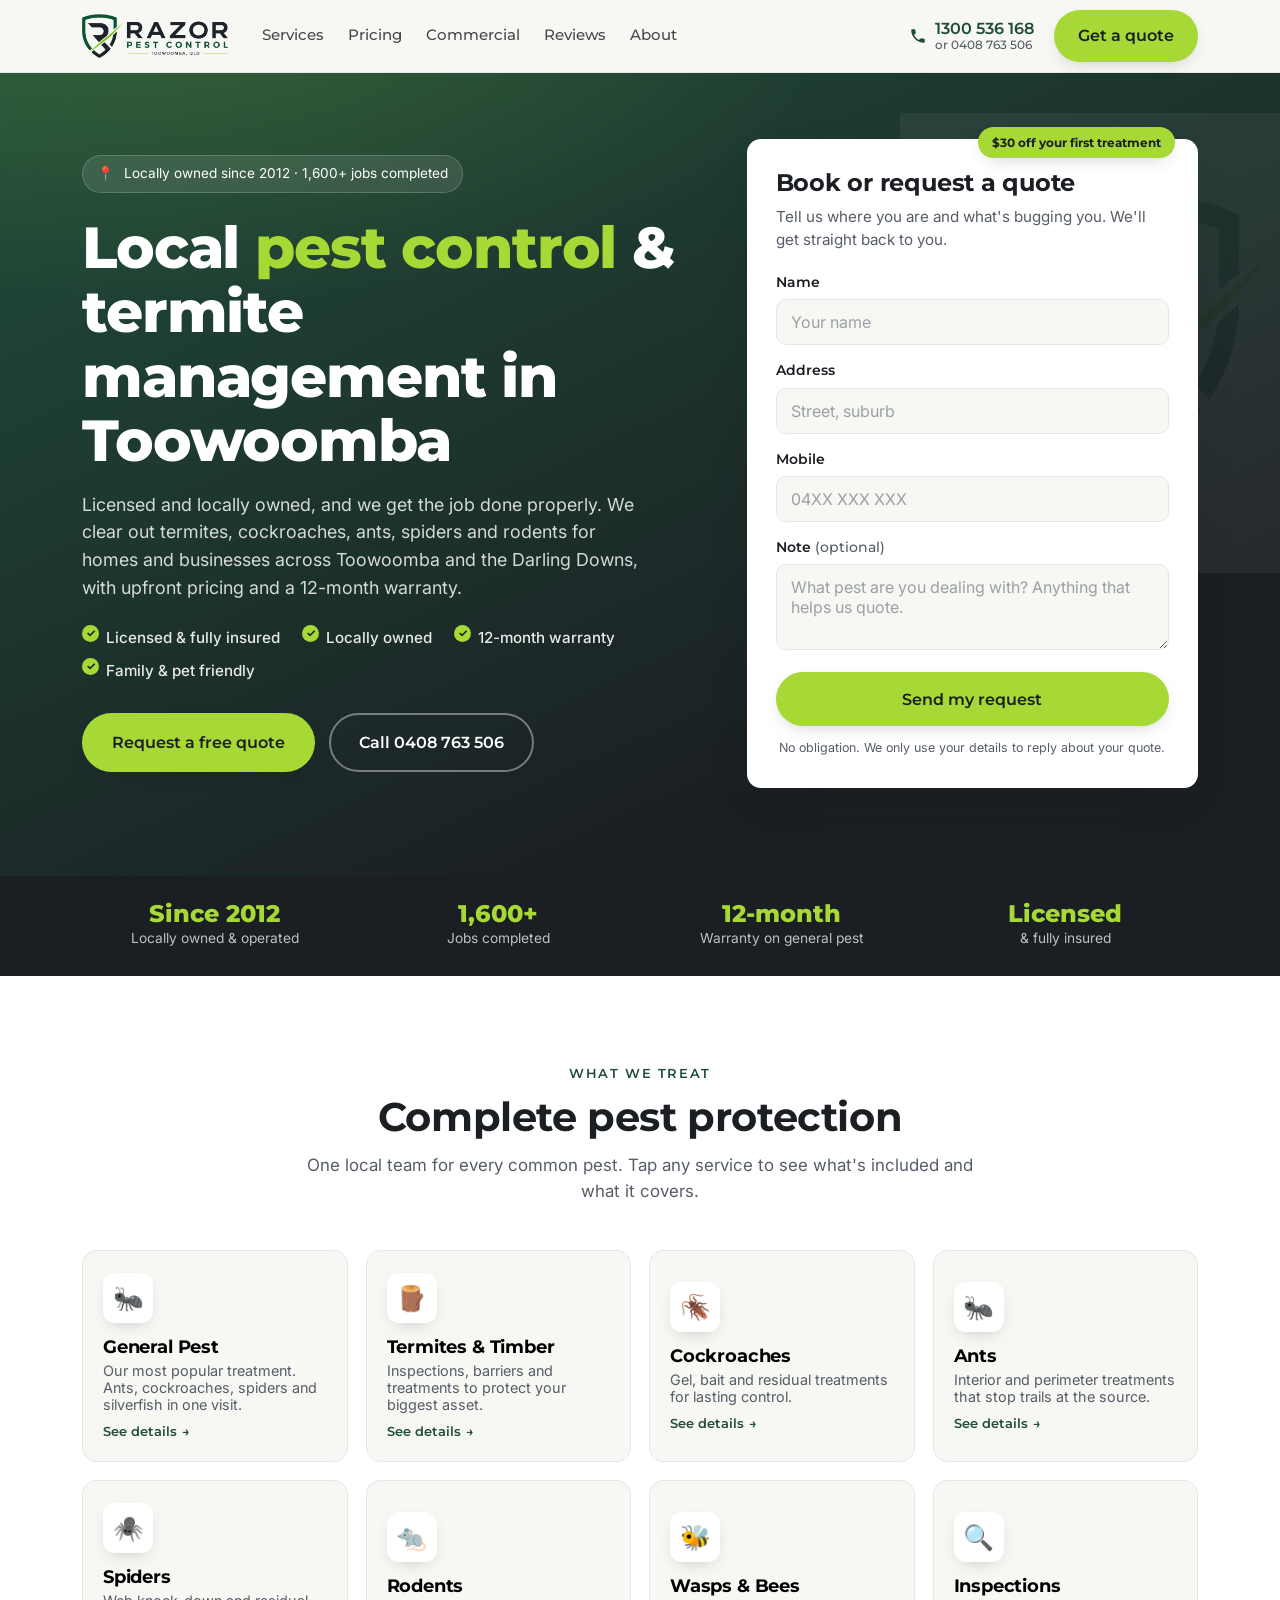
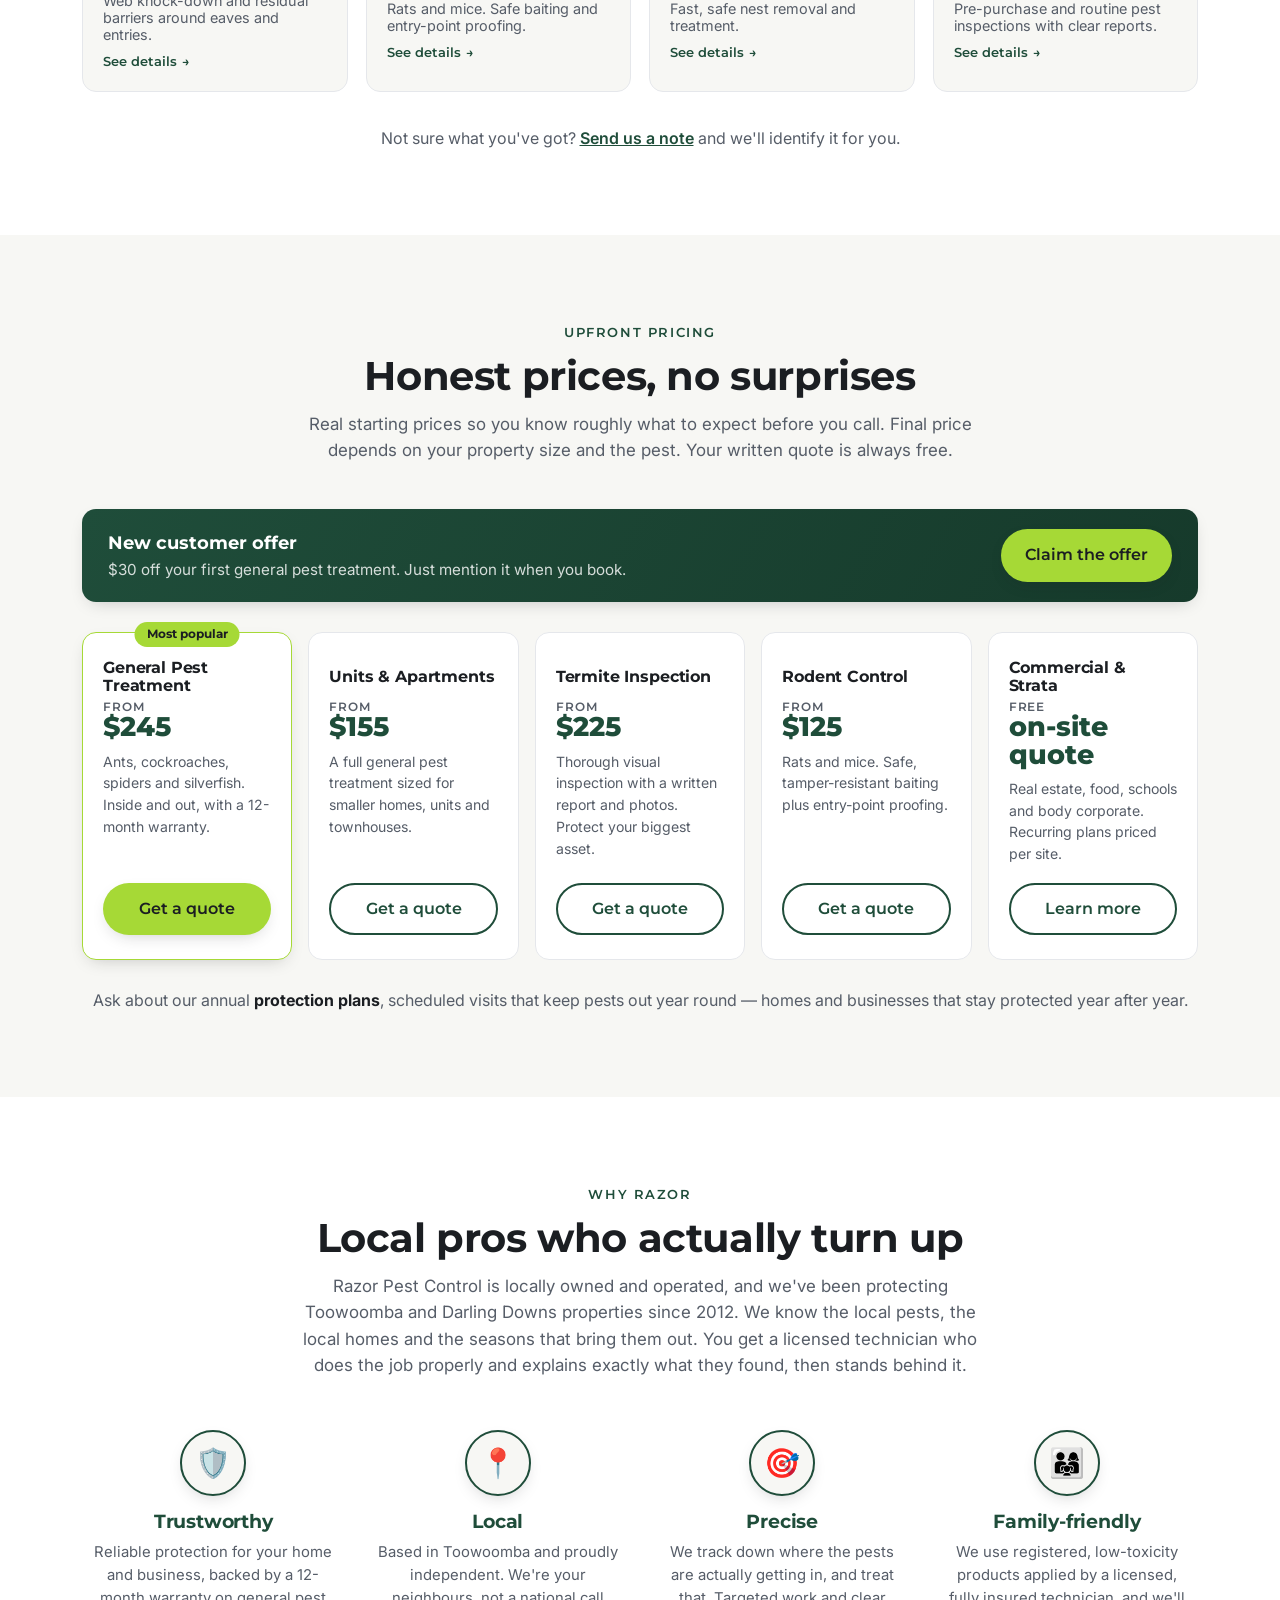
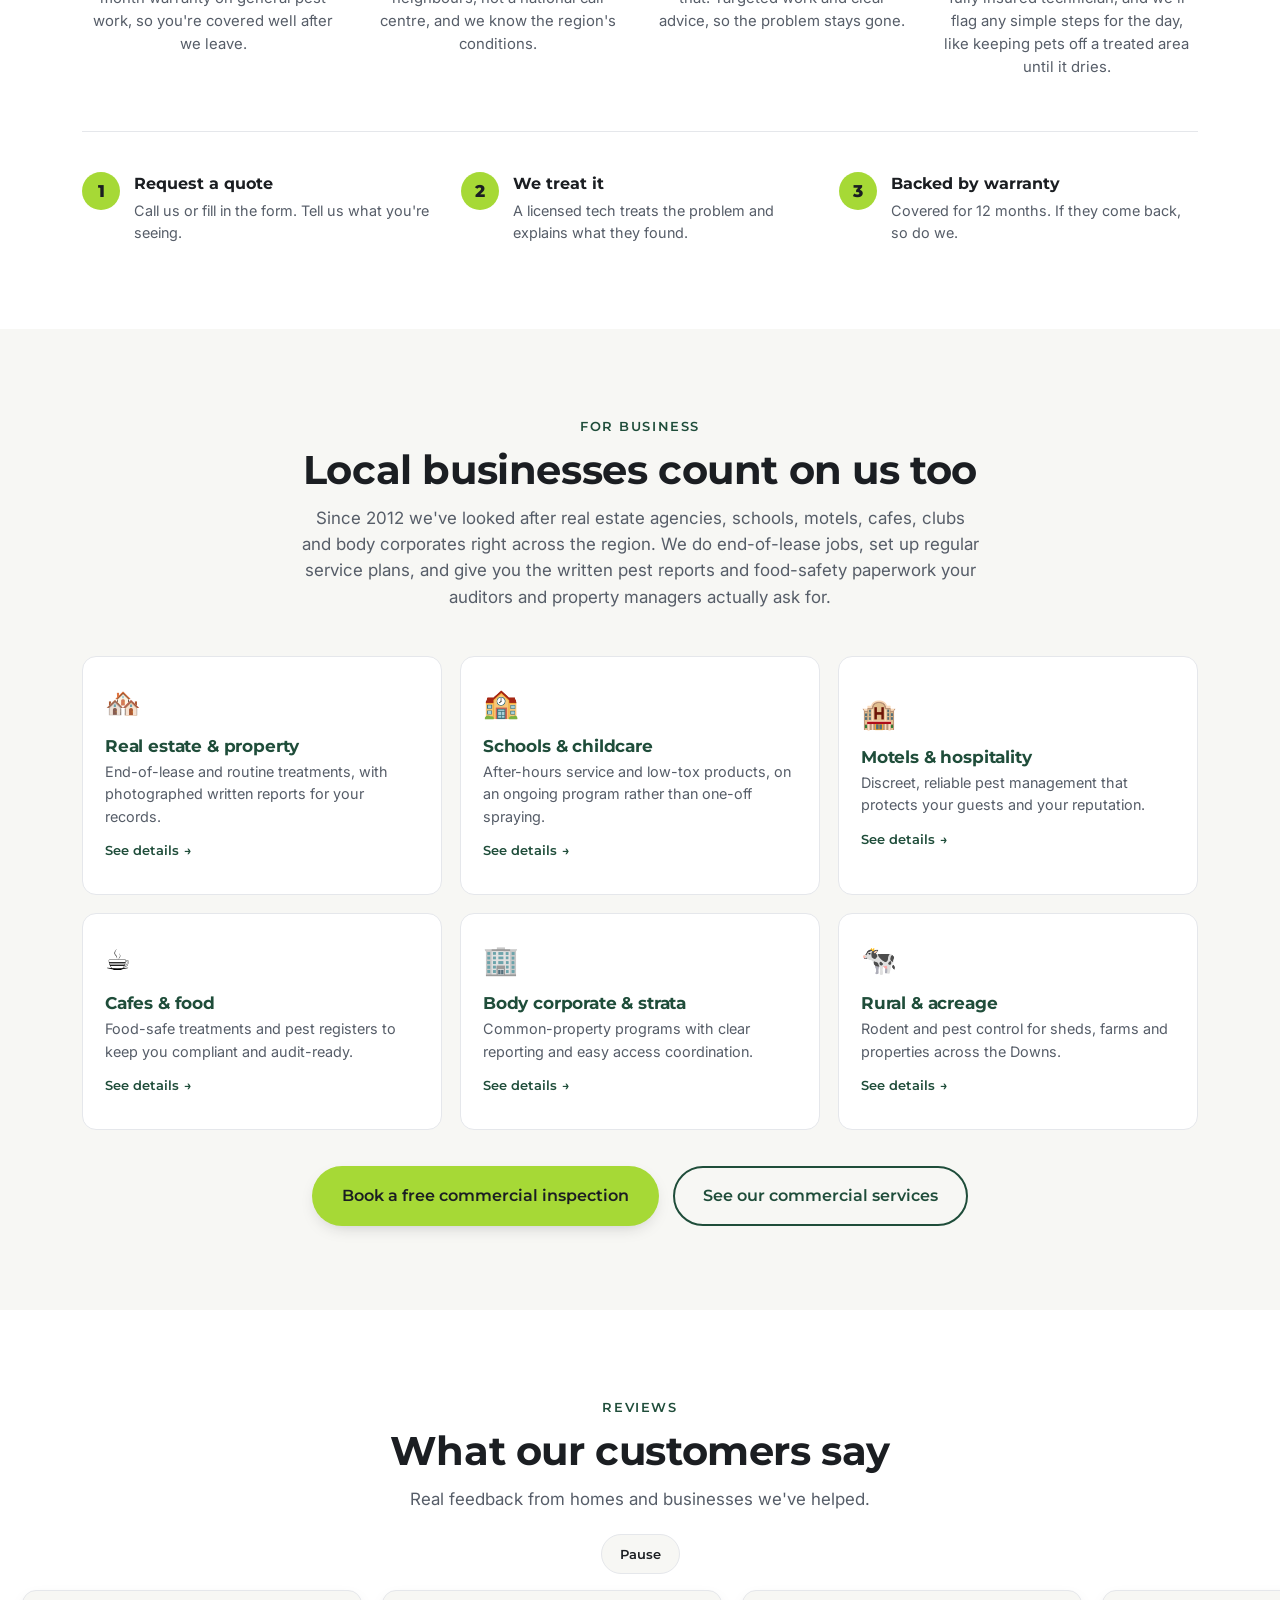
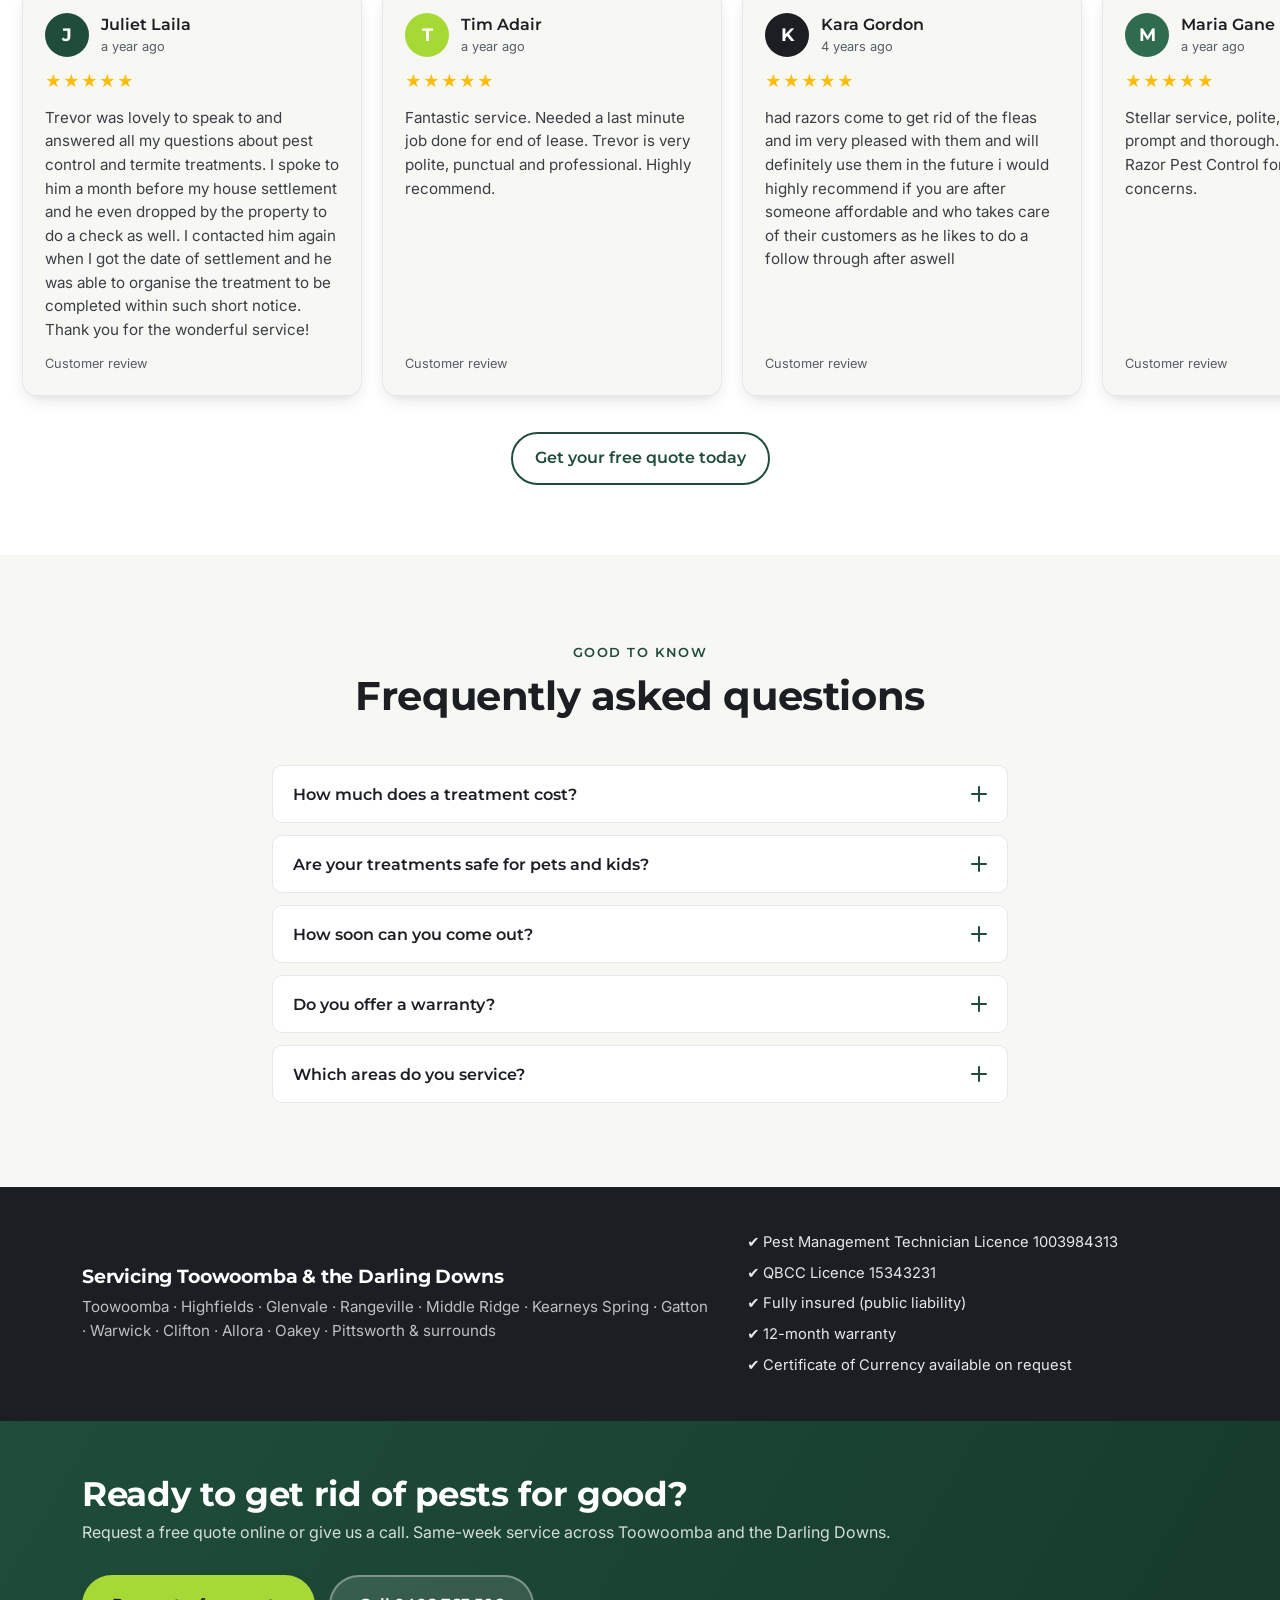
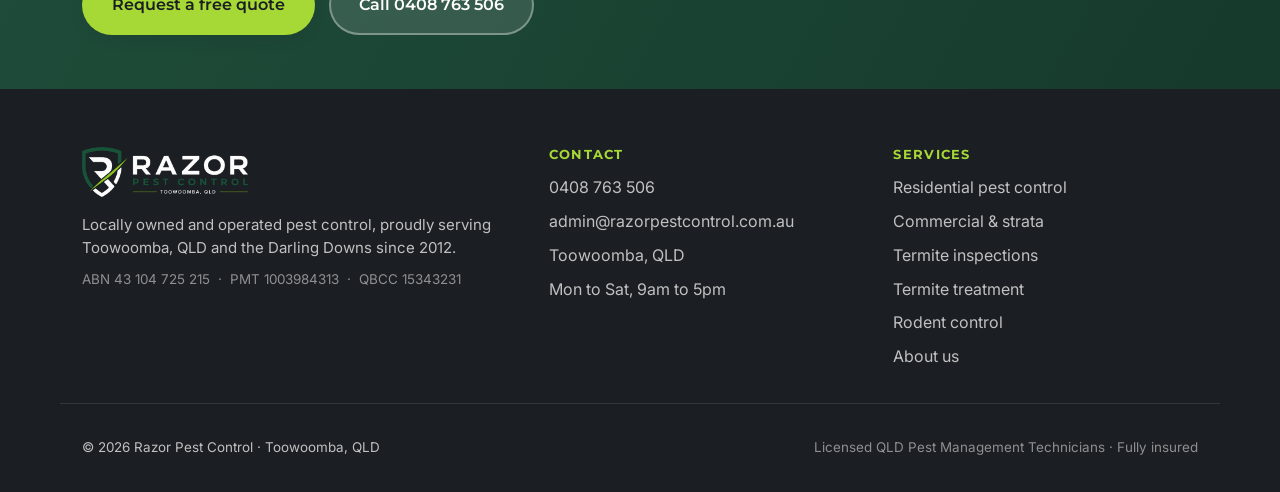
==== index.html @ ce88fd91 "Add 1300 number to header (all pages) + live-pricing integration - Header now shows 1300 536 168 wit" ====
<!doctype html>
<html lang="en-AU">
<head>
  <meta charset="utf-8" />
  <meta name="viewport" content="width=device-width, initial-scale=1" />
  <title>Pest Control Toowoomba | Termite Inspections | Razor Pest Control</title>
  <meta name="description" content="Locally owned, licensed pest control in Toowoomba and the Darling Downs. Termites, cockroaches, ants, spiders and rodents. Upfront pricing, 12-month warranty, free quotes. Servicing homes and businesses since 2012." />
  <meta name="theme-color" content="#1F4D3A" />
  <link rel="icon" href="favicon.svg" type="image/svg+xml" />
  <link rel="canonical" href="https://razorpestcontrol.com.au/" />

  <meta property="og:type" content="website" />
  <meta property="og:site_name" content="Razor Pest Control" />
  <meta property="og:locale" content="en_AU" />
  <meta property="og:title" content="Razor Pest Control | Toowoomba, QLD" />
  <meta property="og:description" content="Licensed local pest control and termite specialists. Upfront pricing, 12-month warranty, free quotes." />
  <meta property="og:url" content="https://razorpestcontrol.com.au/" />
  <meta property="og:image" content="https://razorpestcontrol.com.au/assets/og-image.jpg" />

  <meta name="twitter:card" content="summary_large_image" />
  <meta name="twitter:title" content="Razor Pest Control | Toowoomba, QLD" />
  <meta name="twitter:description" content="Licensed local pest control and termite specialists. Upfront pricing, 12-month warranty, free quotes." />
  <meta name="twitter:image" content="https://razorpestcontrol.com.au/assets/og-image.jpg" />

  <link rel="preconnect" href="https://fonts.googleapis.com" />
  <link rel="preconnect" href="https://fonts.gstatic.com" crossorigin />
  <link href="https://fonts.googleapis.com/css2?family=Montserrat:wght@500;600;700;800&family=Inter:wght@400;500;600&display=swap" rel="stylesheet" />

  <link rel="stylesheet" href="styles.css" />

  <script type="application/ld+json">
  {
    "@context": "https://schema.org",
    "@type": "PestControlService",
    "@id": "https://razorpestcontrol.com.au/#business",
    "name": "Razor Pest Control",
    "image": "https://razorpestcontrol.com.au/assets/logo-horizontal.png",
    "logo": "https://razorpestcontrol.com.au/assets/logo-horizontal.png",
    "url": "https://razorpestcontrol.com.au/",
    "telephone": "+61408763506",
    "email": "admin@razorpestcontrol.com.au",
    "priceRange": "$$",
    "currenciesAccepted": "AUD",
    "paymentAccepted": "Cash, Card, Bank transfer",
    "foundingDate": "2012",
    "slogan": "Licensed local pest control you can rely on.",
    "address": {
      "@type": "PostalAddress",
      "streetAddress": "47 Drummond St",
      "addressLocality": "Rangeville",
      "addressRegion": "QLD",
      "postalCode": "4350",
      "addressCountry": "AU"
    },
    "geo": { "@type": "GeoCoordinates", "latitude": -27.5847, "longitude": 151.9911 },
    "hasMap": "https://www.google.com/maps/search/?api=1&query=Razor+Pest+Control+Toowoomba+QLD",
    "openingHoursSpecification": [
      { "@type": "OpeningHoursSpecification", "dayOfWeek": ["Monday","Tuesday","Wednesday","Thursday","Friday","Saturday"], "opens": "09:00", "closes": "17:00" }
    ],
    "sameAs": [ "https://www.facebook.com/razorpestcontrol.com.au" ],
    "areaServed": [
      { "@type": "City", "name": "Toowoomba" },
      { "@type": "City", "name": "Highfields" },
      { "@type": "City", "name": "Glenvale" },
      { "@type": "City", "name": "Rangeville" },
      { "@type": "City", "name": "Middle Ridge" },
      { "@type": "City", "name": "Kearneys Spring" },
      { "@type": "City", "name": "Gatton" },
      { "@type": "City", "name": "Warwick" },
      { "@type": "City", "name": "Clifton" },
      { "@type": "City", "name": "Allora" },
      { "@type": "City", "name": "Oakey" },
      { "@type": "City", "name": "Pittsworth" }
    ],
    "hasOfferCatalog": {
      "@type": "OfferCatalog",
      "name": "Pest control services",
      "itemListElement": [
        { "@type": "Offer", "priceCurrency": "AUD", "price": "245", "itemOffered": { "@type": "Service", "name": "General Pest Treatment", "description": "Ants, cockroaches, spiders and silverfish, inside and out, with a 12-month warranty." } },
        { "@type": "Offer", "priceCurrency": "AUD", "price": "155", "itemOffered": { "@type": "Service", "name": "Unit & Apartment Pest Treatment" } },
        { "@type": "Offer", "priceCurrency": "AUD", "price": "225", "itemOffered": { "@type": "Service", "name": "Termite Inspection", "description": "Visual timber pest inspection with a written report and photos." } },
        { "@type": "Offer", "priceCurrency": "AUD", "price": "125", "itemOffered": { "@type": "Service", "name": "Rodent Control" } },
        { "@type": "Offer", "priceCurrency": "AUD", "price": "215", "itemOffered": { "@type": "Service", "name": "Wasp & Bee Treatment" } }
      ]
    }
  }
  </script>

  <script type="application/ld+json">
  {
    "@context": "https://schema.org",
    "@type": "FAQPage",
    "mainEntity": [
      {
        "@type": "Question",
        "name": "How much does a treatment cost?",
        "acceptedAnswer": { "@type": "Answer", "text": "A general pest treatment for a standard home starts from $245 and covers ants, cockroaches, spiders and silverfish with a 12-month warranty. Units start from $155, termite inspections from $225. Final pricing depends on your property size and the pest, and your written quote is always free." }
      },
      {
        "@type": "Question",
        "name": "Are your treatments safe for pets and kids?",
        "acceptedAnswer": { "@type": "Answer", "text": "We use registered, low-toxicity products and follow the label safety directions, applied by a licensed technician. We'll let you know any simple steps for the day, like keeping pets and kids off a treated area until it's dry." }
      },
      {
        "@type": "Question",
        "name": "How soon can you come out?",
        "acceptedAnswer": { "@type": "Answer", "text": "We usually get to you within the same week, and sooner for urgent jobs like wasp nests or rodents. Request a quote or give us a call and we'll book a time that suits." }
      },
      {
        "@type": "Question",
        "name": "Do you offer a warranty?",
        "acceptedAnswer": { "@type": "Answer", "text": "General pest treatments come with a 12-month warranty: if pests return in that window, we come back and re-treat at no charge. Some pests like ants and rodents can have different terms, and we'll always explain the cover before we start." }
      },
      {
        "@type": "Question",
        "name": "Which areas do you service?",
        "acceptedAnswer": { "@type": "Answer", "text": "Toowoomba and right across the Darling Downs, including Highfields, Glenvale, Rangeville, Middle Ridge, Gatton, Warwick, Clifton, Allora and surrounds. Not sure if we reach you? Just ask." }
      }
    ]
  }
  </script>
</head>
<body>

  <a class="skip" href="#services">Skip to content</a>

  <!-- ============ HEADER ============ -->
  <header class="site-header" id="top">
    <div class="container header-inner">
      <a class="brand" href="#top" aria-label="Razor Pest Control home">
        <img src="assets/logo-horizontal.png" alt="Razor Pest Control, licensed pest control in Toowoomba QLD" width="564" height="170" fetchpriority="high" />
      </a>
      <nav class="nav" aria-label="Primary">
        <a href="#services">Services</a>
        <a href="#pricing">Pricing</a>
        <a href="/commercial-pest-control/">Commercial</a>
        <a href="/reviews/">Reviews</a>
        <a href="/about/">About</a>
      </nav>
      <div class="header-cta">
        <a class="phone-link" href="tel:+611300536168" aria-label="Call Razor Pest Control on 1300 536 168">
          <svg viewBox="0 0 24 24" aria-hidden="true" class="ico"><path d="M6.6 10.8a15.6 15.6 0 0 0 6.6 6.6l2.2-2.2a1 1 0 0 1 1-.24 11.4 11.4 0 0 0 3.6.58 1 1 0 0 1 1 1V20a1 1 0 0 1-1 1A17 17 0 0 1 3 4a1 1 0 0 1 1-1h3.5a1 1 0 0 1 1 1 11.4 11.4 0 0 0 .58 3.6 1 1 0 0 1-.24 1z"/></svg>
          <span class="phone-nums">1300 536 168<small>or 0408 763 506</small></span>
        </a>
        <a class="btn btn-primary" href="#quote">Get a quote</a>
      </div>
    </div>
  </header>

  <!-- ============ HERO ============ -->
  <section class="hero">
    <div class="container hero-grid">
      <div class="hero-copy">
        <div class="rating-badge">
          <span aria-hidden="true">📍</span>
          <span>Locally owned since 2012 &middot; 1,600+ jobs completed</span>
        </div>
        <h1>Local <span class="accent">pest control</span> &amp; termite management in Toowoomba</h1>
        <p class="lead">
          Licensed and locally owned, and we get the job done properly. We clear out termites,
          cockroaches, ants, spiders and rodents for homes and businesses across Toowoomba and
          the Darling Downs, with upfront pricing and a 12-month warranty.
        </p>
        <ul class="trust-row">
          <li>Licensed &amp; fully insured</li>
          <li>Locally owned</li>
          <li>12-month warranty</li>
          <li>Family &amp; pet friendly</li>
        </ul>
        <div class="hero-actions">
          <a class="btn btn-primary btn-lg" href="#quote">Request a free quote</a>
          <a class="btn btn-ghost btn-lg" href="tel:+61408763506">Call 0408 763 506</a>
        </div>
      </div>

      <!-- Quote form card -->
      <div class="quote-card" id="quote">
        <div class="quote-offer">$<span data-price="firstOff">30</span> off your first treatment</div>
        <h2>Book or request a quote</h2>
        <p class="quote-sub">Tell us where you are and what's bugging you. We'll get straight back to you.</p>
        <form id="quote-form" novalidate>
          <div class="field">
            <label for="name">Name</label>
            <input type="text" id="name" name="name" autocomplete="name" placeholder="Your name" required />
          </div>
          <div class="field">
            <label for="address">Address</label>
            <input type="text" id="address" name="address" autocomplete="street-address" placeholder="Street, suburb" required />
          </div>
          <div class="field">
            <label for="mobile">Mobile</label>
            <input type="tel" id="mobile" name="mobile" autocomplete="tel" inputmode="tel" placeholder="04XX XXX XXX" required />
          </div>
          <div class="field">
            <label for="note">Note <span class="opt">(optional)</span></label>
            <textarea id="note" name="note" rows="3" placeholder="What pest are you dealing with? Anything that helps us quote."></textarea>
          </div>
          <button type="submit" class="btn btn-primary btn-block btn-lg" id="submit-btn">Send my request</button>
          <p class="form-note">No obligation. We only use your details to reply about your quote.</p>
          <p class="form-status" id="form-status" role="status" aria-live="polite" hidden></p>
        </form>
      </div>
    </div>
  </section>

  <!-- ============ TRUST BAR ============ -->
  <section class="trust-bar" aria-label="Why locals choose Razor">
    <div class="container trust-bar-inner">
      <div class="tb-item"><strong>Since 2012</strong><span>Locally owned &amp; operated</span></div>
      <div class="tb-item"><strong>1,600+</strong><span>Jobs completed</span></div>
      <div class="tb-item"><strong>12-month</strong><span>Warranty on general pest</span></div>
      <div class="tb-item"><strong>Licensed</strong><span>&amp; fully insured</span></div>
    </div>
  </section>

  <!-- ============ SERVICES (interactive tiles) ============ -->
  <section class="services section" id="services">
    <div class="container">
      <div class="section-head">
        <p class="eyebrow">What we treat</p>
        <h2>Complete pest protection</h2>
        <p class="section-lead">One local team for every common pest. Tap any service to see what's included and what it covers.</p>
      </div>
      <div class="service-grid" id="service-grid">
        <!-- tiles injected by script.js so the modal content stays in one place -->
      </div>
      <p class="services-hint">Not sure what you've got? <a href="#quote">Send us a note</a> and we'll identify it for you.</p>
    </div>
  </section>

  <!-- ============ PRICING ============ -->
  <section class="pricing section" id="pricing">
    <div class="container">
      <div class="section-head">
        <p class="eyebrow">Upfront pricing</p>
        <h2>Honest prices, no surprises</h2>
        <p class="section-lead">Real starting prices so you know roughly what to expect before you call. Final price depends on your property size and the pest. Your written quote is always free.</p>
      </div>

      <div class="offer-banner">
        <div>
          <strong>New customer offer</strong>
          <span>$<span data-price="firstOff">30</span> off your first general pest treatment. Just mention it when you book.</span>
        </div>
        <a class="btn btn-primary" href="#quote">Claim the offer</a>
      </div>

      <div class="price-grid">
        <div class="price-card featured">
          <span class="pc-tag">Most popular</span>
          <h3>General Pest Treatment</h3>
          <p class="price-from"><span>from</span> $<span data-price="general">245</span></p>
          <p class="price-desc">Ants, cockroaches, spiders and silverfish. Inside and out, with a 12-month warranty.</p>
          <a class="btn btn-primary btn-block" href="#quote">Get a quote</a>
        </div>
        <div class="price-card">
          <h3>Units &amp; Apartments</h3>
          <p class="price-from"><span>from</span> $<span data-price="unit">155</span></p>
          <p class="price-desc">A full general pest treatment sized for smaller homes, units and townhouses.</p>
          <a class="btn btn-outline btn-block" href="#quote">Get a quote</a>
        </div>
        <div class="price-card">
          <h3>Termite Inspection</h3>
          <p class="price-from"><span>from</span> $<span data-price="termiteInspection">225</span></p>
          <p class="price-desc">Thorough visual inspection with a written report and photos. Protect your biggest asset.</p>
          <a class="btn btn-outline btn-block" href="#quote">Get a quote</a>
        </div>
        <div class="price-card">
          <h3>Rodent Control</h3>
          <p class="price-from"><span>from</span> $<span data-price="rodent">125</span></p>
          <p class="price-desc">Rats and mice. Safe, tamper-resistant baiting plus entry-point proofing.</p>
          <a class="btn btn-outline btn-block" href="#quote">Get a quote</a>
        </div>
        <div class="price-card">
          <h3>Commercial &amp; Strata</h3>
          <p class="price-from"><span>free</span> on-site quote</p>
          <p class="price-desc">Real estate, food, schools and body corporate. Recurring plans priced per site.</p>
          <a class="btn btn-outline btn-block" href="/commercial-pest-control/">Learn more</a>
        </div>
      </div>
      <p class="pricing-foot">Ask about our annual <strong>protection plans</strong>, scheduled visits that keep pests out year round — homes and businesses that stay protected year after year.</p>
    </div>
  </section>

  <!-- ============ WHY RAZOR ============ -->
  <section class="why section" id="why">
    <div class="container">
      <div class="section-head">
        <p class="eyebrow">Why Razor</p>
        <h2>Local pros who actually turn up</h2>
        <p class="section-lead">
          Razor Pest Control is locally owned and operated, and we've been protecting Toowoomba
          and Darling Downs properties since 2012. We know the local pests, the local homes and
          the seasons that bring them out. You get a licensed technician who does the job properly
          and explains exactly what they found, then stands behind it.
        </p>
      </div>

      <div class="pillars">
        <div class="pillar">
          <div class="p-ico" aria-hidden="true">🛡️</div>
          <h3>Trustworthy</h3>
          <p>Reliable protection for your home and business, backed by a 12-month warranty on general pest work, so you're covered well after we leave.</p>
        </div>
        <div class="pillar">
          <div class="p-ico" aria-hidden="true">📍</div>
          <h3>Local</h3>
          <p>Based in Toowoomba and proudly independent. We're your neighbours, not a national call centre, and we know the region's conditions.</p>
        </div>
        <div class="pillar">
          <div class="p-ico" aria-hidden="true">🎯</div>
          <h3>Precise</h3>
          <p>We track down where the pests are actually getting in, and treat that. Targeted work and clear advice, so the problem stays gone.</p>
        </div>
        <div class="pillar">
          <div class="p-ico" aria-hidden="true">👨‍👩‍👧</div>
          <h3>Family-friendly</h3>
          <p>We use registered, low-toxicity products applied by a licensed, fully insured technician, and we'll flag any simple steps for the day, like keeping pets off a treated area until it dries.</p>
        </div>
      </div>

      <div class="how-strip">
        <div class="how-step"><span class="how-num">1</span><div><strong>Request a quote</strong><p>Call us or fill in the form. Tell us what you're seeing.</p></div></div>
        <div class="how-step"><span class="how-num">2</span><div><strong>We treat it</strong><p>A licensed tech treats the problem and explains what they found.</p></div></div>
        <div class="how-step"><span class="how-num">3</span><div><strong>Backed by warranty</strong><p>Covered for 12 months. If they come back, so do we.</p></div></div>
      </div>
    </div>
  </section>

  <!-- ============ COMMERCIAL ============ -->
  <section class="commercial section" id="commercial">
    <div class="container">
      <div class="section-head">
        <p class="eyebrow">For business</p>
        <h2>Local businesses count on us too</h2>
        <p class="section-lead">
          Since 2012 we've looked after real estate agencies, schools, motels, cafes, clubs and
          body corporates right across the region. We do end-of-lease jobs, set up regular service
          plans, and give you the written pest reports and food-safety paperwork your auditors and
          property managers actually ask for.
        </p>
      </div>
      <div class="sector-grid">
        <button class="sector" type="button" data-sector="real-estate" aria-haspopup="dialog"><span>🏘️</span><h3>Real estate &amp; property</h3><p>End-of-lease and routine treatments, with photographed written reports for your records.</p><span class="more">See details</span></button>
        <button class="sector" type="button" data-sector="schools" aria-haspopup="dialog"><span>🏫</span><h3>Schools &amp; childcare</h3><p>After-hours service and low-tox products, on an ongoing program rather than one-off spraying.</p><span class="more">See details</span></button>
        <button class="sector" type="button" data-sector="motels" aria-haspopup="dialog"><span>🏨</span><h3>Motels &amp; hospitality</h3><p>Discreet, reliable pest management that protects your guests and your reputation.</p><span class="more">See details</span></button>
        <button class="sector" type="button" data-sector="cafes" aria-haspopup="dialog"><span>☕</span><h3>Cafes &amp; food</h3><p>Food-safe treatments and pest registers to keep you compliant and audit-ready.</p><span class="more">See details</span></button>
        <button class="sector" type="button" data-sector="strata" aria-haspopup="dialog"><span>🏢</span><h3>Body corporate &amp; strata</h3><p>Common-property programs with clear reporting and easy access coordination.</p><span class="more">See details</span></button>
        <button class="sector" type="button" data-sector="rural" aria-haspopup="dialog"><span>🐄</span><h3>Rural &amp; acreage</h3><p>Rodent and pest control for sheds, farms and properties across the Downs.</p><span class="more">See details</span></button>
      </div>
      <div class="commercial-cta" style="display:flex;gap:14px;justify-content:center;flex-wrap:wrap">
        <a class="btn btn-primary btn-lg" href="#quote">Book a free commercial inspection</a>
        <a class="btn btn-outline btn-lg" href="/commercial-pest-control/">See our commercial services</a>
      </div>
    </div>
  </section>

  <!-- ============ REVIEWS ============ -->
  <section class="reviews section" id="reviews">
    <div class="container">
      <div class="section-head">
        <p class="eyebrow">Reviews</p>
        <h2>What our customers say</h2>
        <p class="section-lead" id="reviews-lead">Feedback from homes and businesses we've helped.</p>
      </div>
      <div class="reviews-controls">
        <button type="button" class="review-pause" id="review-pause" aria-pressed="false">Pause</button>
      </div>
    </div>

    <div class="review-viewport">
      <div class="review-track" id="review-track" aria-label="Customer reviews" tabindex="0">
        <!-- cards injected by script.js -->
      </div>
    </div>

    <div class="container reviews-cta">
      <a class="btn btn-outline" href="#quote">Get your free quote today</a>
    </div>
  </section>

  <!-- ============ FAQ ============ -->
  <section class="faq section" id="faq">
    <div class="container faq-inner">
      <div class="section-head">
        <p class="eyebrow">Good to know</p>
        <h2>Frequently asked questions</h2>
      </div>
      <div class="accordion" id="accordion">
        <div class="acc-item">
          <button class="acc-q" id="faq-q1" aria-expanded="false" aria-controls="faq-a1">How much does a treatment cost?<span class="acc-ico" aria-hidden="true"></span></button>
          <div class="acc-a" id="faq-a1" role="region" aria-labelledby="faq-q1" aria-hidden="true"><p>A general pest treatment for a standard home starts from $<span data-price="general">245</span> and covers ants, cockroaches, spiders and silverfish with a 12-month warranty. Units start from $<span data-price="unit">155</span>, termite inspections from $<span data-price="termiteInspection">225</span>. Final pricing depends on your property size and the pest, and your written quote is always free.</p></div>
        </div>
        <div class="acc-item">
          <button class="acc-q" id="faq-q2" aria-expanded="false" aria-controls="faq-a2">Are your treatments safe for pets and kids?<span class="acc-ico" aria-hidden="true"></span></button>
          <div class="acc-a" id="faq-a2" role="region" aria-labelledby="faq-q2" aria-hidden="true"><p>We use registered, low-toxicity products and follow the label safety directions, applied by a licensed technician. We'll let you know any simple steps for the day, like keeping pets and kids off a treated area until it's dry.</p></div>
        </div>
        <div class="acc-item">
          <button class="acc-q" id="faq-q3" aria-expanded="false" aria-controls="faq-a3">How soon can you come out?<span class="acc-ico" aria-hidden="true"></span></button>
          <div class="acc-a" id="faq-a3" role="region" aria-labelledby="faq-q3" aria-hidden="true"><p>We usually get to you within the same week, and sooner for urgent jobs like wasp nests or rodents. Request a quote or give us a call and we'll book a time that suits.</p></div>
        </div>
        <div class="acc-item">
          <button class="acc-q" id="faq-q4" aria-expanded="false" aria-controls="faq-a4">Do you offer a warranty?<span class="acc-ico" aria-hidden="true"></span></button>
          <div class="acc-a" id="faq-a4" role="region" aria-labelledby="faq-q4" aria-hidden="true"><p>General pest treatments come with a 12-month warranty: if pests return in that window, we come back and re-treat at no charge. Some pests like ants and rodents can have different terms, and we'll always explain the cover before we start.</p></div>
        </div>
        <div class="acc-item">
          <button class="acc-q" id="faq-q5" aria-expanded="false" aria-controls="faq-a5">Which areas do you service?<span class="acc-ico" aria-hidden="true"></span></button>
          <div class="acc-a" id="faq-a5" role="region" aria-labelledby="faq-q5" aria-hidden="true"><p>Toowoomba and right across the Darling Downs, including Highfields, Glenvale, Rangeville, Middle Ridge, Gatton, Warwick, Clifton, Allora and surrounds. Not sure if we reach you? Just ask.</p></div>
        </div>
      </div>
    </div>
  </section>

  <!-- ============ SERVICE AREA + CREDENTIALS ============ -->
  <section class="area-strip">
    <div class="container area-inner">
      <div class="area-suburbs">
        <h3>Servicing Toowoomba &amp; the Darling Downs</h3>
        <p>Toowoomba · Highfields · Glenvale · Rangeville · Middle Ridge · Kearneys Spring · Gatton · Warwick · Clifton · Allora · Oakey · Pittsworth &amp; surrounds</p>
      </div>
      <ul class="credentials">
        <li>✔ Pest Management Technician Licence 1003984313</li>
        <li>✔ QBCC Licence 15343231</li>
        <li>✔ Fully insured (public liability)</li>
        <li>✔ 12-month warranty</li>
        <li>✔ Certificate of Currency available on request</li>
      </ul>
    </div>
  </section>

  <!-- ============ FINAL CTA ============ -->
  <section class="final-cta">
    <div class="container final-inner">
      <div>
        <h2>Ready to get rid of pests for good?</h2>
        <p>Request a free quote online or give us a call. Same-week service across Toowoomba and the Darling Downs.</p>
      </div>
      <div class="final-actions">
        <a class="btn btn-primary btn-lg" href="#quote">Request a free quote</a>
        <a class="btn btn-ghost-light btn-lg" href="tel:+61408763506">Call 0408 763 506</a>
      </div>
    </div>
  </section>

  <!-- ============ FOOTER ============ -->
  <footer class="site-footer">
    <div class="container footer-grid">
      <div class="footer-brand">
        <img src="assets/logo-horizontal-dark.png" alt="Razor Pest Control logo" width="564" height="170" loading="lazy" decoding="async" />
        <p>Locally owned and operated pest control, proudly serving Toowoomba, QLD and the Darling Downs since 2012.</p>
        <p class="footer-abn">ABN 43 104 725 215 &nbsp;&middot;&nbsp; PMT 1003984313 &nbsp;&middot;&nbsp; QBCC 15343231</p>
      </div>
      <div class="footer-col">
        <h4>Contact</h4>
        <ul>
          <li><a href="tel:+61408763506">0408 763 506</a></li>
          <li><a href="mailto:admin@razorpestcontrol.com.au">admin@razorpestcontrol.com.au</a></li>
          <li>Toowoomba, QLD</li>
          <li>Mon to Sat, 9am to 5pm</li>
        </ul>
      </div>
      <div class="footer-col">
        <h4>Services</h4>
        <ul>
          <li><a href="/residential-pest-control/">Residential pest control</a></li>
          <li><a href="/commercial-pest-control/">Commercial &amp; strata</a></li>
          <li><a href="/termite-inspections-toowoomba/">Termite inspections</a></li>
          <li><a href="/termite-treatment-toowoomba/">Termite treatment</a></li>
          <li><a href="/rodent-control/">Rodent control</a></li>
          <li><a href="/about/">About us</a></li>
        </ul>
      </div>
    </div>
    <div class="container footer-bar">
      <p>© <span id="year"></span> Razor Pest Control · Toowoomba, QLD</p>
      <p class="muted">Licensed QLD Pest Management Technicians · Fully insured</p>
    </div>
  </footer>

  <!-- Sticky mobile call/quote bar -->
  <div class="mobile-bar">
    <a class="btn btn-ghost-light" href="tel:+61408763506">Call</a>
    <a class="btn btn-primary" href="#quote">Get a quote</a>
  </div>

  <!-- Service detail modal -->
  <div class="modal-overlay" id="service-modal" hidden>
    <div class="modal" role="dialog" aria-modal="true" aria-labelledby="modal-title">
      <button class="modal-close" id="modal-close" aria-label="Close">&times;</button>
      <div class="modal-head">
        <span class="modal-ico" id="modal-ico" aria-hidden="true"></span>
        <div>
          <h3 id="modal-title"></h3>
          <p class="modal-price" id="modal-price"></p>
        </div>
      </div>
      <p class="modal-desc" id="modal-desc"></p>
      <div class="modal-cols">
        <div><h4 id="modal-cover-h">What it covers</h4><ul id="modal-cover"></ul></div>
        <div id="modal-col-2"><h4>What's included</h4><ul id="modal-included"></ul></div>
      </div>
      <a class="btn btn-primary btn-block btn-lg" id="modal-cta" href="#quote">Get a quote for this</a>
    </div>
  </div>

  <script src="script.js"></script>
</body>
</html>
---- styles.css ----
/* ============================================================
   Razor Pest Control — razorpestcontrol.com.au
   Brand: Charcoal #1B1E22 · Forest Green #1F4D3A · Lime #A6D936
          Warm Off-White #F7F7F4 · Light Gray #E5E7EB
   Type:  Montserrat (headings) · Inter (body)
   ============================================================ */

:root {
  --charcoal: #1B1E22;
  --forest:   #1F4D3A;
  --forest-dark: #163a2b;
  --lime:     #A6D936;
  --lime-dark:#8dbf22;
  --offwhite: #F7F7F4;
  --gray:     #E5E7EB;
  --gray-500: #565d68;
  --white:    #ffffff;

  --maxw: 1160px;
  --radius: 14px;
  --radius-sm: 10px;
  --shadow: 0 18px 40px -18px rgba(27, 30, 34, .35);
  --shadow-sm: 0 6px 18px -8px rgba(27, 30, 34, .28);
  --ease: cubic-bezier(.2, .7, .2, 1);
  --header-h: 72px;

  --font-head: "Montserrat", system-ui, -apple-system, "Segoe UI", sans-serif;
  --font-body: "Inter", system-ui, -apple-system, "Segoe UI", sans-serif;
}

*, *::before, *::after { box-sizing: border-box; }

html { scroll-behavior: smooth; }

/* skip link (keyboard users) */
.skip {
  position: absolute; left: 12px; top: -60px; z-index: 200;
  background: var(--charcoal); color: var(--white);
  padding: 10px 16px; border-radius: 0 0 8px 8px;
  font-family: var(--font-head); font-weight: 600; font-size: .9rem;
  transition: top .15s var(--ease);
}
.skip:focus { top: 0; outline: 2px solid var(--lime); }

body {
  margin: 0;
  font-family: var(--font-body);
  color: var(--charcoal);
  background: var(--offwhite);
  line-height: 1.55;
  -webkit-font-smoothing: antialiased;
}

img { max-width: 100%; display: block; }

h1, h2, h3, h4 {
  font-family: var(--font-head);
  font-weight: 700;
  line-height: 1.12;
  margin: 0;
  letter-spacing: -0.01em;
}

a { color: inherit; text-decoration: none; }

.container {
  width: 100%;
  max-width: var(--maxw);
  margin-inline: auto;
  padding-inline: 22px;
}

.section { padding: 84px 0; }

/* anchor targets clear the sticky header when jumped to */
#services, #pricing, #why, #commercial, #reviews, #faq, #quote, #top {
  scroll-margin-top: calc(var(--header-h) + 18px);
}

.section-head { max-width: 680px; margin: 0 auto 46px; text-align: center; }
.section-head h2 { font-size: clamp(1.7rem, 3.4vw, 2.5rem); }
.eyebrow {
  display: inline-flex; align-items: center; gap: 8px;
  font-family: var(--font-head); font-weight: 600; font-size: .82rem;
  letter-spacing: .12em; text-transform: uppercase;
  color: var(--forest); margin: 0 0 12px;
}
.section-lead { color: var(--gray-500); font-size: 1.06rem; margin: 12px 0 0; }

/* ---------- Buttons ---------- */
.btn {
  display: inline-flex; align-items: center; justify-content: center; gap: 8px;
  font-family: var(--font-head); font-weight: 600; font-size: .98rem;
  padding: 12px 22px; border-radius: 999px; border: 2px solid transparent;
  cursor: pointer; transition: transform .15s var(--ease), background .18s, box-shadow .18s, color .18s;
  white-space: nowrap;
}
.btn:hover { transform: translateY(-2px); }
.btn:active { transform: translateY(0); }
.btn-lg { padding: 15px 28px; font-size: 1.02rem; }
.btn-block { width: 100%; }

.btn-primary { background: var(--lime); color: var(--charcoal); box-shadow: var(--shadow-sm); }
.btn-primary:hover { background: var(--lime-dark); }

.btn-ghost { background: transparent; color: var(--white); border-color: rgba(255,255,255,.4); }
.btn-ghost:hover { border-color: var(--white); background: rgba(255,255,255,.08); }

.btn-ghost-light { background: rgba(255,255,255,.12); color: var(--white); border-color: rgba(255,255,255,.35); }
.btn-ghost-light:hover { background: rgba(255,255,255,.2); }

.btn-outline { background: transparent; color: var(--forest); border-color: var(--forest); }
.btn-outline:hover { background: var(--forest); color: var(--white); }

/* ---------- Header ---------- */
.site-header {
  position: sticky; top: 0; z-index: 50;
  background: rgba(247, 247, 244, .9);
  backdrop-filter: saturate(180%) blur(10px);
  border-bottom: 1px solid var(--gray);
}
.header-inner { display: flex; align-items: center; gap: 20px; height: var(--header-h); }
.brand img { height: 44px; width: auto; }
.nav { display: flex; gap: 24px; margin-left: 14px; }
.nav a {
  font-family: var(--font-head); font-weight: 500; font-size: .93rem;
  color: var(--charcoal); opacity: .8; transition: opacity .15s, color .15s;
}
.nav a:hover { opacity: 1; color: var(--forest); }
.header-cta { display: flex; align-items: center; gap: 14px; margin-left: auto; }
.phone-link {
  display: inline-flex; align-items: center; justify-content: center; gap: 8px;
  min-height: 44px; padding: 0 6px;
  font-family: var(--font-head); font-weight: 600; color: var(--forest);
}
.phone-link .ico { width: 18px; height: 18px; fill: var(--forest); }
.phone-link:hover { color: var(--lime-dark); }

/* ---------- Hero ---------- */
.hero {
  position: relative;
  background:
    radial-gradient(1100px 520px at 15% -10%, rgba(166,217,54,.16), transparent 60%),
    linear-gradient(155deg, var(--forest) 0%, var(--charcoal) 78%);
  color: var(--white);
  padding: 66px 0 88px;
  overflow: hidden;
}
.hero::after {
  content: ""; position: absolute; inset: 0;
  background: url("assets/shield.png") no-repeat;
  background-position: right -80px top 40px; background-size: 460px;
  opacity: .05; mix-blend-mode: screen; pointer-events: none;
}
.hero-grid {
  display: grid; grid-template-columns: 1.15fr .85fr; gap: 54px; align-items: center;
  position: relative; z-index: 1;
}
.rating-badge {
  display: inline-flex; align-items: center; gap: 10px;
  background: rgba(255,255,255,.1); border: 1px solid rgba(255,255,255,.18);
  padding: 7px 14px; border-radius: 999px; font-size: .85rem; margin-bottom: 22px;
}
.rating-badge .stars { color: var(--lime); letter-spacing: 2px; }
.hero-copy h1 {
  font-size: clamp(2.3rem, 5vw, 3.6rem); font-weight: 800; letter-spacing: -0.02em;
}
.hero-copy h1 .accent { color: var(--lime); }
.lead { font-size: 1.12rem; color: rgba(255,255,255,.82); max-width: 32em; margin: 18px 0 24px; }
.trust-row { list-style: none; display: flex; flex-wrap: wrap; gap: 10px 22px; padding: 0; margin: 0 0 30px; }
.trust-row li {
  position: relative; padding-left: 24px; font-weight: 500; font-size: .95rem; color: rgba(255,255,255,.9);
}
.trust-row li::before {
  content: "✓"; position: absolute; left: 0; top: -1px;
  color: var(--charcoal); background: var(--lime);
  width: 17px; height: 17px; border-radius: 50%; font-size: .7rem; font-weight: 700;
  display: grid; place-items: center;
}
.hero-actions { display: flex; flex-wrap: wrap; gap: 14px; }

/* ---------- Quote card ---------- */
.quote-card {
  background: var(--white); color: var(--charcoal);
  border-radius: var(--radius); padding: 30px 28px; box-shadow: var(--shadow);
  border: 1px solid rgba(255,255,255,.5);
  position: relative; z-index: 1;
}
.quote-offer {
  position: absolute; top: -13px; right: 22px;
  background: var(--lime); color: var(--charcoal);
  font-family: var(--font-head); font-weight: 700; font-size: .78rem;
  padding: 6px 14px; border-radius: 999px; box-shadow: var(--shadow-sm);
}
.quote-card h2 { font-size: 1.5rem; }
.quote-sub { color: var(--gray-500); font-size: .95rem; margin: 8px 0 20px; }
.field { margin-bottom: 15px; }
.field label {
  display: block; font-family: var(--font-head); font-weight: 600;
  font-size: .86rem; margin-bottom: 6px; color: var(--charcoal);
}
.field label .opt { color: var(--gray-500); font-weight: 500; }
.field input, .field textarea {
  width: 100%; font-family: var(--font-body); font-size: 1rem; color: var(--charcoal);
  padding: 12px 14px; border: 1.5px solid var(--gray); border-radius: var(--radius-sm);
  background: var(--offwhite); transition: border-color .15s, box-shadow .15s, background .15s;
}
.field textarea { resize: vertical; min-height: 76px; }
.field input::placeholder, .field textarea::placeholder { color: #9aa0a6; }
.field input:focus, .field textarea:focus {
  outline: none; border-color: var(--forest); background: var(--white);
  box-shadow: 0 0 0 4px rgba(31,77,58,.12);
}
.field.invalid input, .field.invalid textarea { border-color: #d64545; background: #fdf3f3; }
.field .err { color: #c33; font-size: .78rem; margin: 5px 0 0; }
.form-note { font-size: .78rem; color: var(--gray-500); text-align: center; margin: 12px 0 0; }
.form-status {
  margin: 14px 0 0; padding: 12px 14px; border-radius: var(--radius-sm);
  font-size: .92rem; font-weight: 500; text-align: center;
}
.form-status.ok { background: #eaf7db; color: #33560f; border: 1px solid #c7e79a; }
.form-status.bad { background: #fdecec; color: #a12626; border: 1px solid #f3c0c0; }

/* ---------- Trust bar ---------- */
.trust-bar { background: var(--charcoal); color: var(--white); }
.trust-bar-inner {
  display: flex; flex-wrap: wrap; justify-content: space-between; gap: 18px;
  padding: 26px 22px; text-align: center;
}
.tb-item { flex: 1; min-width: 150px; display: flex; flex-direction: column; gap: 2px; }
.tb-item strong {
  font-family: var(--font-head); font-weight: 800; font-size: 1.5rem; color: var(--lime); line-height: 1;
}
.tb-item span { font-size: .86rem; color: rgba(255,255,255,.72); }

/* ---------- Services ---------- */
.services { background: var(--white); }
.service-grid { display: grid; grid-template-columns: repeat(4, 1fr); gap: 18px; }
.service {
  text-align: left; font-family: inherit; cursor: pointer;
  background: var(--offwhite); border: 1px solid var(--gray);
  border-radius: var(--radius); padding: 22px 20px;
  transition: transform .18s var(--ease), box-shadow .18s, border-color .18s;
  position: relative;
}
.service:hover, .service:focus-visible {
  transform: translateY(-4px); box-shadow: var(--shadow-sm); border-color: transparent; outline: none;
}
.service:focus-visible { box-shadow: 0 0 0 3px rgba(31,77,58,.35); }
.s-ico {
  display: inline-grid; place-items: center; width: 50px; height: 50px;
  background: var(--white); border-radius: 12px; font-size: 1.55rem;
  box-shadow: var(--shadow-sm); margin-bottom: 14px;
}
.service h3 { font-size: 1.1rem; margin-bottom: 5px; }
.service p { color: var(--gray-500); font-size: .9rem; margin: 0 0 10px; }
.service .more {
  font-family: var(--font-head); font-weight: 600; font-size: .82rem; color: var(--forest);
  display: inline-flex; align-items: center; gap: 5px;
}
.service .more::after { content: "→"; transition: transform .15s; }
.service:hover .more::after { transform: translateX(3px); }
.services-hint { text-align: center; margin: 34px 0 0; color: var(--gray-500); }
.services-hint a { color: var(--forest); font-weight: 600; text-decoration: underline; }

/* ---------- Pricing ---------- */
.pricing { background: var(--offwhite); }
.offer-banner {
  display: flex; align-items: center; justify-content: space-between; gap: 18px; flex-wrap: wrap;
  background: linear-gradient(120deg, var(--forest), var(--forest-dark));
  color: var(--white); border-radius: var(--radius); padding: 20px 26px; margin-bottom: 30px;
  box-shadow: var(--shadow-sm);
}
.offer-banner strong { font-family: var(--font-head); font-size: 1.1rem; display: block; }
.offer-banner span { color: rgba(255,255,255,.82); font-size: .95rem; }
.price-grid { display: grid; grid-template-columns: repeat(5, 1fr); gap: 16px; }
.price-card {
  background: var(--white); border: 1px solid var(--gray); border-radius: var(--radius);
  padding: 24px 20px; display: flex; flex-direction: column; position: relative;
}
.price-card.featured { border-color: var(--lime); box-shadow: var(--shadow-sm); }
.pc-tag {
  position: absolute; top: -11px; left: 50%; transform: translateX(-50%);
  background: var(--lime); color: var(--charcoal); font-family: var(--font-head);
  font-weight: 700; font-size: .72rem; padding: 4px 12px; border-radius: 999px; white-space: nowrap;
}
.price-card h3 { font-size: 1.02rem; min-height: 2.4em; display: flex; align-items: center; }
.price-from {
  font-family: var(--font-head); font-weight: 800; font-size: 1.7rem; color: var(--forest);
  margin: 6px 0 10px; line-height: 1;
}
.price-from span:not([data-price]) { display: block; font-size: .72rem; font-weight: 600; color: var(--gray-500); text-transform: uppercase; letter-spacing: .08em; }
/* Live-pricing hooks render inline at the full price size (never the small "from" label). */
.price-from [data-price] { display: inline; font-size: inherit; font-weight: inherit; color: inherit; text-transform: none; letter-spacing: normal; }
/* Header: primary 1300 landline with the mobile shown beneath it. */
.phone-nums { display: inline-flex; flex-direction: column; line-height: 1.15; text-align: left; }
.phone-nums small { font-size: .72rem; font-weight: 500; color: var(--gray-500); }
.price-desc { color: var(--gray-500); font-size: .88rem; margin: 0 0 18px; flex: 1; }
.pricing-foot { text-align: center; margin: 28px 0 0; color: var(--gray-500); }
.pricing-foot strong { color: var(--charcoal); }

/* ---------- Why us ---------- */
.why { background: var(--white); }
.pillars { display: grid; grid-template-columns: repeat(4, 1fr); gap: 22px; }
.pillar { text-align: center; padding: 6px; }
.p-ico {
  width: 66px; height: 66px; margin: 0 auto 16px; display: grid; place-items: center;
  font-size: 1.8rem; border-radius: 50%;
  background: var(--offwhite); border: 2px solid var(--forest); box-shadow: var(--shadow-sm);
}
.pillar h3 { color: var(--forest); font-size: 1.16rem; margin-bottom: 8px; }
.pillar p { color: var(--gray-500); font-size: .93rem; margin: 0; }
.how-strip {
  display: grid; grid-template-columns: repeat(3, 1fr); gap: 20px;
  margin-top: 46px; padding-top: 40px; border-top: 1px solid var(--gray);
}
.how-step { display: flex; gap: 14px; align-items: flex-start; }
.how-num {
  flex: 0 0 38px; width: 38px; height: 38px; border-radius: 50%;
  background: var(--lime); color: var(--charcoal); font-family: var(--font-head); font-weight: 800;
  display: grid; place-items: center; font-size: 1.05rem;
}
.how-step strong { font-family: var(--font-head); display: block; margin-bottom: 3px; }
.how-step p { margin: 0; color: var(--gray-500); font-size: .9rem; }

/* ---------- Commercial ---------- */
.commercial { background: var(--offwhite); }
.sector-grid { display: grid; grid-template-columns: repeat(3, 1fr); gap: 18px; }
.sector {
  background: var(--white); border: 1px solid var(--gray); border-radius: var(--radius);
  padding: 24px 22px; transition: transform .18s var(--ease), box-shadow .18s;
}
.sector:hover { transform: translateY(-4px); box-shadow: var(--shadow-sm); }
.sector span { font-size: 1.8rem; display: block; margin-bottom: 10px; }
.sector h3 { font-size: 1.08rem; color: var(--forest); margin-bottom: 6px; }
.sector p { color: var(--gray-500); font-size: .9rem; margin: 0; }
.commercial-cta { text-align: center; margin-top: 36px; }

/* ---------- Reviews ---------- */
.reviews { background: var(--white); padding-bottom: 70px; }
.reviews .section-head { margin-bottom: 22px; }
.reviews-lead.is-sample, .section-lead.is-sample {
  background: #fff7e6; border: 1px solid #f0d79a; color: #7a5b12;
  border-radius: var(--radius-sm); padding: 10px 16px; display: inline-block;
}
.reviews-controls { text-align: center; margin-bottom: 8px; }
.review-pause {
  font-family: var(--font-head); font-weight: 600; font-size: .82rem;
  background: var(--offwhite); border: 1.5px solid var(--gray); color: var(--charcoal);
  border-radius: 999px; padding: 7px 18px; min-height: 40px; cursor: pointer;
}
.review-pause:hover { border-color: var(--forest); color: var(--forest); }
.review-pause:focus-visible { outline: 2px solid var(--forest); outline-offset: 2px; }
.review-viewport { overflow: hidden; }
.review-track {
  display: flex; gap: 20px; width: max-content;
  padding: 8px 22px 22px;
  animation: marquee 52s linear infinite;
}
.review-track:hover, .review-track:focus-within, .review-track:focus { animation-play-state: paused; }
.review-track:focus-visible { outline: 2px solid var(--forest); outline-offset: -2px; }
@keyframes marquee { from { transform: translateX(0); } to { transform: translateX(-50%); } }
.review-card {
  width: 340px; flex: 0 0 340px;
  background: var(--offwhite); border: 1px solid var(--gray);
  border-radius: var(--radius); padding: 22px; box-shadow: var(--shadow-sm);
  display: flex; flex-direction: column; gap: 12px;
}
.rc-head { display: flex; align-items: center; gap: 12px; }
.rc-avatar {
  width: 44px; height: 44px; border-radius: 50%; flex: 0 0 44px;
  display: grid; place-items: center; color: var(--white);
  font-family: var(--font-head); font-weight: 700; font-size: 1.1rem;
}
.rc-meta { flex: 1; min-width: 0; }
.rc-name { font-family: var(--font-head); font-weight: 600; font-size: .98rem; }
.rc-date { color: var(--gray-500); font-size: .8rem; }
.rc-stars { color: #fbbc05; letter-spacing: 1px; font-size: 1rem; }
.rc-body { color: #3a3f45; font-size: .95rem; margin: 0; }
.rc-foot { display: flex; align-items: center; gap: 7px; color: var(--gray-500); font-size: .8rem; margin-top: auto; }
.reviews-cta { text-align: center; margin-top: 14px; }

/* ---------- FAQ ---------- */
.faq { background: var(--offwhite); }
.faq-inner { max-width: 780px; }
.accordion { display: flex; flex-direction: column; gap: 12px; }
.acc-item { background: var(--white); border: 1px solid var(--gray); border-radius: var(--radius-sm); overflow: hidden; }
.acc-q {
  width: 100%; text-align: left; background: none; border: none; cursor: pointer;
  font-family: var(--font-head); font-weight: 600; font-size: 1.02rem; color: var(--charcoal);
  padding: 18px 20px; display: flex; align-items: center; justify-content: space-between; gap: 14px;
}
.acc-ico { position: relative; flex: 0 0 16px; width: 16px; height: 16px; }
.acc-ico::before, .acc-ico::after {
  content: ""; position: absolute; background: var(--forest); border-radius: 2px;
  transition: transform .2s var(--ease);
}
.acc-ico::before { top: 7px; left: 0; width: 16px; height: 2px; }
.acc-ico::after  { top: 0; left: 7px; width: 2px; height: 16px; }
.acc-item.open .acc-ico::after { transform: scaleY(0); }
.acc-a { max-height: 0; overflow: hidden; transition: max-height .28s var(--ease); }
.acc-a p { margin: 0; padding: 0 20px 18px; color: var(--gray-500); font-size: .96rem; }

/* ---------- Area + credentials strip ---------- */
.area-strip { background: var(--charcoal); color: var(--white); }
.area-inner {
  display: grid; grid-template-columns: 1.4fr 1fr; gap: 34px; align-items: center;
  padding: 44px 22px;
}
.area-suburbs h3 { font-size: 1.2rem; margin-bottom: 8px; }
.area-suburbs p { color: rgba(255,255,255,.72); margin: 0; font-size: .95rem; }
.credentials { list-style: none; padding: 0; margin: 0; display: grid; gap: 8px; }
.credentials li { font-size: .92rem; color: rgba(255,255,255,.9); }

/* ---------- Final CTA ---------- */
.final-cta { background: linear-gradient(120deg, var(--forest) 0%, var(--forest-dark) 100%); color: var(--white); }
.final-inner {
  display: flex; align-items: center; justify-content: space-between; gap: 30px;
  padding: 54px 22px; flex-wrap: wrap;
}
.final-inner h2 { font-size: clamp(1.5rem, 3vw, 2.1rem); }
.final-inner p { color: rgba(255,255,255,.82); margin: 8px 0 0; }
.final-actions { display: flex; flex-wrap: wrap; gap: 14px; }

/* ---------- Footer ---------- */
.site-footer { background: var(--charcoal); color: rgba(255,255,255,.72); }
.footer-grid { display: grid; grid-template-columns: 1.4fr 1fr 1fr; gap: 40px; padding: 58px 22px 34px; }
.footer-brand img { height: 50px; width: auto; margin-bottom: 16px; }
.footer-brand p { font-size: .94rem; max-width: 34em; margin: 0 0 10px; }
.footer-abn { font-size: .84rem !important; color: rgba(255,255,255,.5); }
.footer-col h4 { font-size: .82rem; letter-spacing: .1em; text-transform: uppercase; color: var(--lime); margin-bottom: 14px; }
.footer-col ul { list-style: none; padding: 0; margin: 0; display: grid; gap: 9px; }
.footer-col a:hover { color: var(--lime); }
.footer-bar {
  display: flex; justify-content: space-between; gap: 12px; flex-wrap: wrap;
  padding: 20px 22px; border-top: 1px solid rgba(255,255,255,.1); font-size: .84rem;
}
.footer-bar .muted { color: rgba(255,255,255,.5); }

/* ---------- Mobile sticky bar ---------- */
.mobile-bar {
  position: fixed; bottom: 0; left: 0; right: 0; z-index: 60;
  display: none; gap: 12px; padding: 12px 16px;
  background: var(--charcoal); border-top: 1px solid rgba(255,255,255,.12);
}
.mobile-bar .btn { flex: 1; }

/* ---------- Service detail modal ---------- */
.modal-overlay {
  position: fixed; inset: 0; z-index: 100;
  background: rgba(27,30,34,.6); backdrop-filter: blur(3px);
  display: grid; place-items: center; padding: 20px;
  animation: fade .18s var(--ease);
}
/* `hidden` attr must win over the display:grid above (class beats UA [hidden]) */
.modal-overlay[hidden] { display: none; }
@keyframes fade { from { opacity: 0; } to { opacity: 1; } }
.modal {
  background: var(--white); border-radius: var(--radius); max-width: 560px; width: 100%;
  max-height: 90vh; overflow-y: auto; padding: 30px; position: relative;
  box-shadow: var(--shadow); animation: pop .2s var(--ease);
}
@keyframes pop { from { transform: translateY(12px) scale(.98); opacity: 0; } to { transform: none; opacity: 1; } }
.modal-close {
  position: absolute; top: 10px; right: 10px; background: none; border: none;
  width: 44px; height: 44px; display: grid; place-items: center;
  font-size: 1.9rem; line-height: 1; color: var(--gray-500); cursor: pointer; border-radius: 8px;
}
.modal-close:hover { color: var(--charcoal); }
.modal-close:focus-visible { outline: 2px solid var(--forest); outline-offset: 2px; }
.modal-head { display: flex; align-items: center; gap: 16px; margin-bottom: 16px; }
.modal-ico {
  display: inline-grid; place-items: center; width: 58px; height: 58px; flex: 0 0 58px;
  background: var(--offwhite); border-radius: 14px; font-size: 1.9rem;
}
.modal-head h3 { font-size: 1.4rem; }
.modal-price { font-family: var(--font-head); font-weight: 700; color: var(--forest); margin: 4px 0 0; }
.modal-desc { color: #3a3f45; margin: 0 0 20px; }
.modal-cols { display: grid; grid-template-columns: 1fr 1fr; gap: 22px; margin-bottom: 24px; }
.modal-cols h4 { font-size: .82rem; text-transform: uppercase; letter-spacing: .08em; color: var(--forest); margin-bottom: 10px; }
.modal-cols ul { list-style: none; padding: 0; margin: 0; display: grid; gap: 7px; }
.modal-cols li { position: relative; padding-left: 22px; font-size: .92rem; color: #3a3f45; }
.modal-cols li::before { content: "✓"; position: absolute; left: 0; color: var(--lime-dark); font-weight: 700; }
body.modal-open { overflow: hidden; }

/* ============================================================
   Responsive
   ============================================================ */
@media (max-width: 980px) {
  .hero-grid { grid-template-columns: 1fr; gap: 40px; }
  .service-grid { grid-template-columns: repeat(2, 1fr); }
  .price-grid { grid-template-columns: repeat(2, 1fr); }
  .pillars { grid-template-columns: repeat(2, 1fr); }
  .sector-grid { grid-template-columns: repeat(2, 1fr); }
  .how-strip { grid-template-columns: 1fr; gap: 16px; }
  .footer-grid { grid-template-columns: 1fr 1fr; }
  .footer-brand { grid-column: 1 / -1; }
  .area-inner { grid-template-columns: 1fr; gap: 20px; }
}

@media (max-width: 720px) {
  .btn { white-space: normal; max-width: 100%; text-align: center; }
  .nav { display: none; }
  .header-cta .phone-link span { display: none; }
  .section { padding: 58px 0; }
  .hero { padding: 44px 0 66px; }
  .trust-bar-inner { gap: 20px 10px; }
  .tb-item { min-width: 44%; }
  .offer-banner { flex-direction: column; align-items: flex-start; text-align: left; }
  .final-inner { flex-direction: column; align-items: flex-start; }
  .modal-cols { grid-template-columns: 1fr; gap: 16px; }
  .mobile-bar { display: flex; }
  body { padding-bottom: 66px; }
}

@media (max-width: 480px) {
  .service-grid { grid-template-columns: 1fr; }
  .price-grid { grid-template-columns: 1fr; }
  .pillars { grid-template-columns: 1fr; }
  .sector-grid { grid-template-columns: 1fr; }
  .footer-grid { grid-template-columns: 1fr; }
  .hero-actions .btn, .final-actions .btn { width: 100%; }
  .price-card h3 { min-height: 0; }
}

@media (prefers-reduced-motion: reduce) {
  html { scroll-behavior: auto; }
  .review-track { animation: none; }
  .review-viewport { overflow-x: auto; -webkit-overflow-scrolling: touch; }
  .reviews-controls { display: none; } /* nothing to pause when static */
  .btn:hover, .service:hover, .sector:hover { transform: none; }
}

/* ============================================================
   Interior pages (service / location landing pages)
   ============================================================ */
.breadcrumb { font-size: .82rem; }
.breadcrumb a { color: var(--forest); }
.breadcrumb a:hover { text-decoration: underline; }

.page-hero {
  position: relative; overflow: hidden; color: var(--white);
  background:
    radial-gradient(900px 460px at 12% -10%, rgba(166,217,54,.16), transparent 60%),
    linear-gradient(155deg, var(--forest) 0%, var(--charcoal) 82%);
  padding: 34px 0 60px;
}
.page-hero::after {
  content: ""; position: absolute; inset: 0;
  background: url("assets/shield.png") no-repeat; background-position: right -60px top 20px;
  background-size: 380px; opacity: .05; pointer-events: none;
}
.page-hero .container { position: relative; z-index: 1; }
.page-hero .breadcrumb, .page-hero .breadcrumb a { color: rgba(255,255,255,.72); }
.page-hero .breadcrumb a:hover { color: #fff; }
.page-hero h1 { font-size: clamp(2rem, 4.6vw, 3rem); font-weight: 800; letter-spacing: -0.02em; margin: 16px 0 0; max-width: 18em; }
.page-hero .lead { color: rgba(255,255,255,.85); max-width: 42em; margin: 16px 0 26px; }

.prose { max-width: 760px; }
.prose > p { margin: 0 0 18px; color: #3a3f45; font-size: 1.04rem; }
.prose h2 { font-size: clamp(1.4rem, 2.6vw, 1.9rem); margin: 36px 0 12px; }
.prose h3 { font-size: 1.14rem; margin: 24px 0 8px; color: var(--forest); }
.prose ul { margin: 0 0 18px; padding-left: 0; list-style: none; }
.prose ul li { position: relative; padding-left: 26px; margin-bottom: 9px; color: #3a3f45; }
.prose ul li::before { content: "✔"; position: absolute; left: 0; color: var(--lime-dark); font-weight: 700; }

.value-grid { display: grid; grid-template-columns: repeat(3, 1fr); gap: 18px; }
.value { background: var(--offwhite); border: 1px solid var(--gray); border-radius: var(--radius); padding: 22px; }
.value .v-ico { font-size: 1.6rem; display: block; margin-bottom: 10px; }
.value h3 { font-size: 1.05rem; color: var(--forest); margin-bottom: 6px; }
.value p { color: var(--gray-500); font-size: .92rem; margin: 0; }

.page-cta-note { text-align: center; margin: 22px auto 0; color: var(--gray-500); max-width: 40em; }

@media (max-width: 900px) { .value-grid { grid-template-columns: repeat(2, 1fr); } }
@media (max-width: 560px) { .value-grid { grid-template-columns: 1fr; } }

/* interactive sector tiles (homepage business section) */
button.sector { font: inherit; text-align: left; width: 100%; cursor: pointer; }
button.sector:focus-visible { outline: none; box-shadow: 0 0 0 3px rgba(31,77,58,.35); }
.sector .more { font-family: var(--font-head); font-weight: 600; font-size: .82rem; color: var(--forest); display: inline-flex; align-items: center; gap: 5px; margin-top: 12px; }
.sector .more::after { content: "→"; transition: transform .15s; }
button.sector:hover .more::after { transform: translateX(3px); }

/* static reviews grid (/reviews/ page) */
.review-grid { display: grid; grid-template-columns: repeat(auto-fill, minmax(300px, 1fr)); gap: 20px; }
.review-grid .review-card { width: auto; flex: none; }
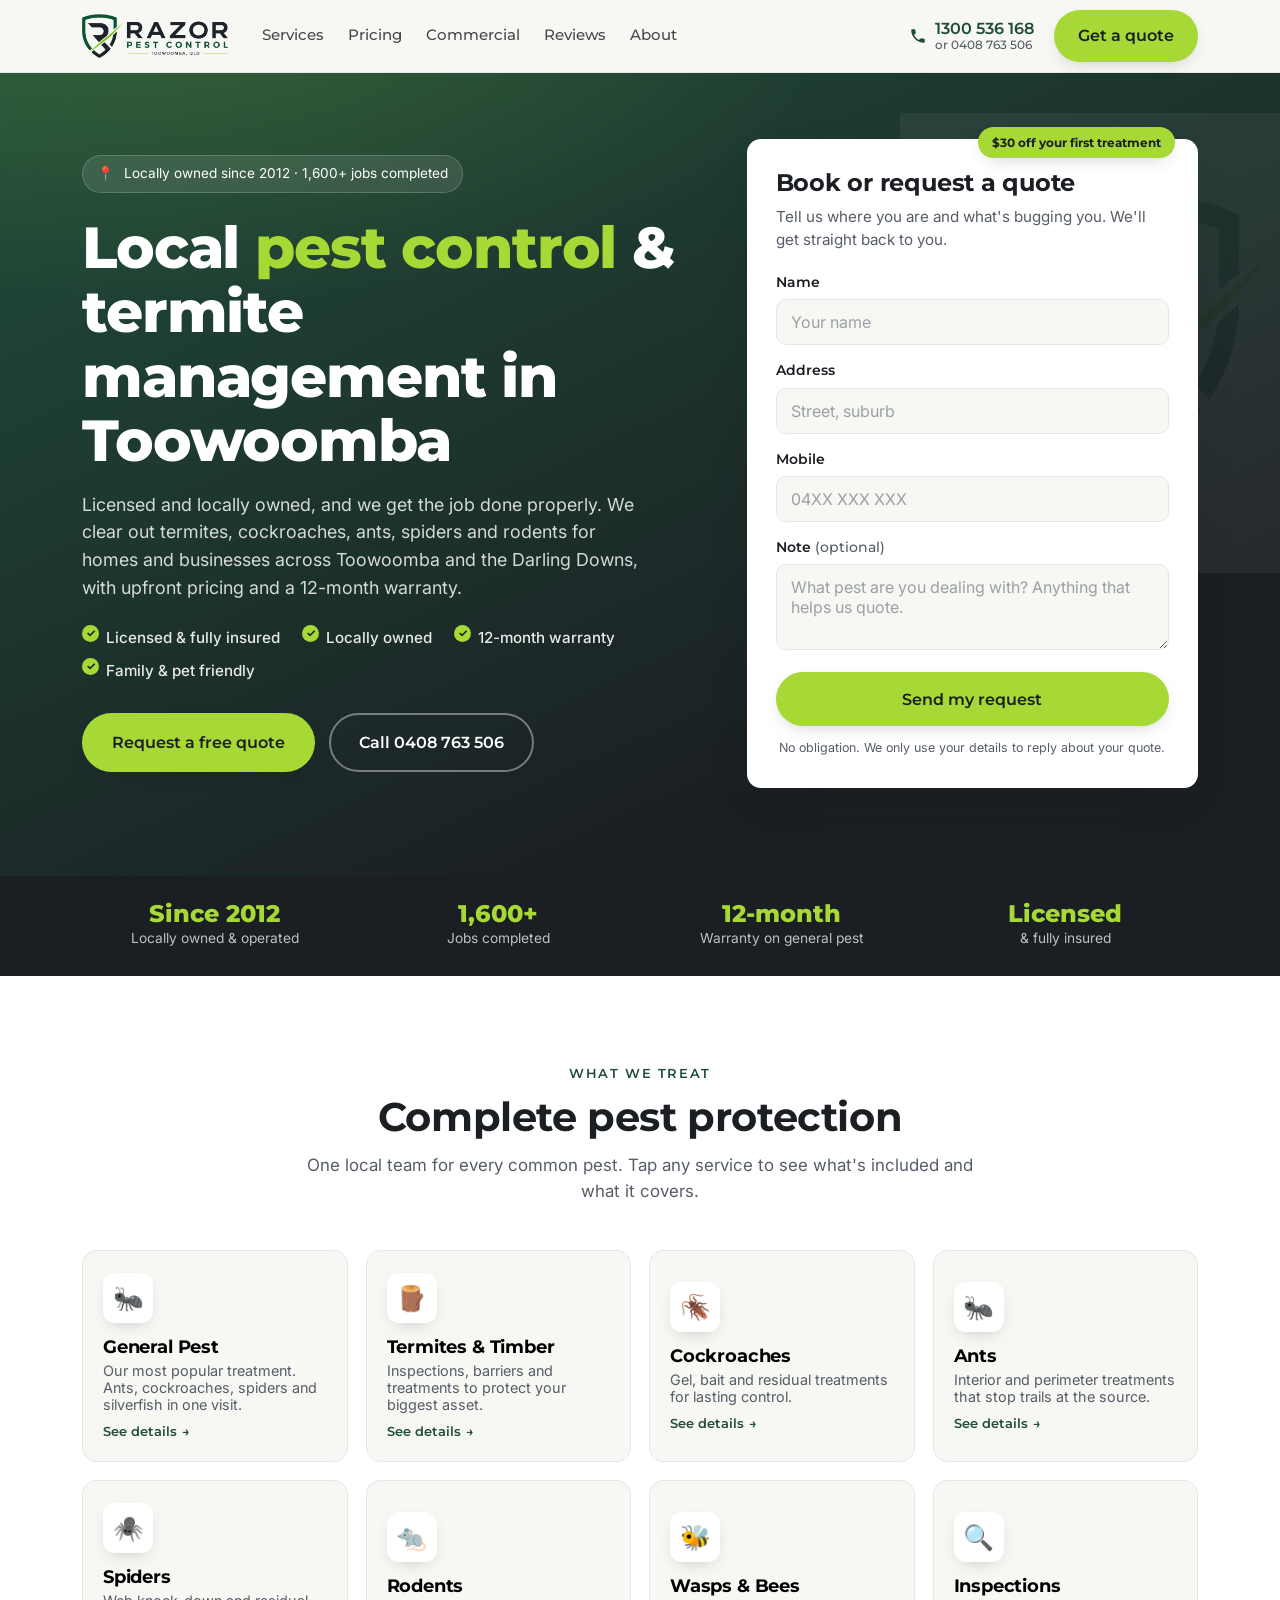
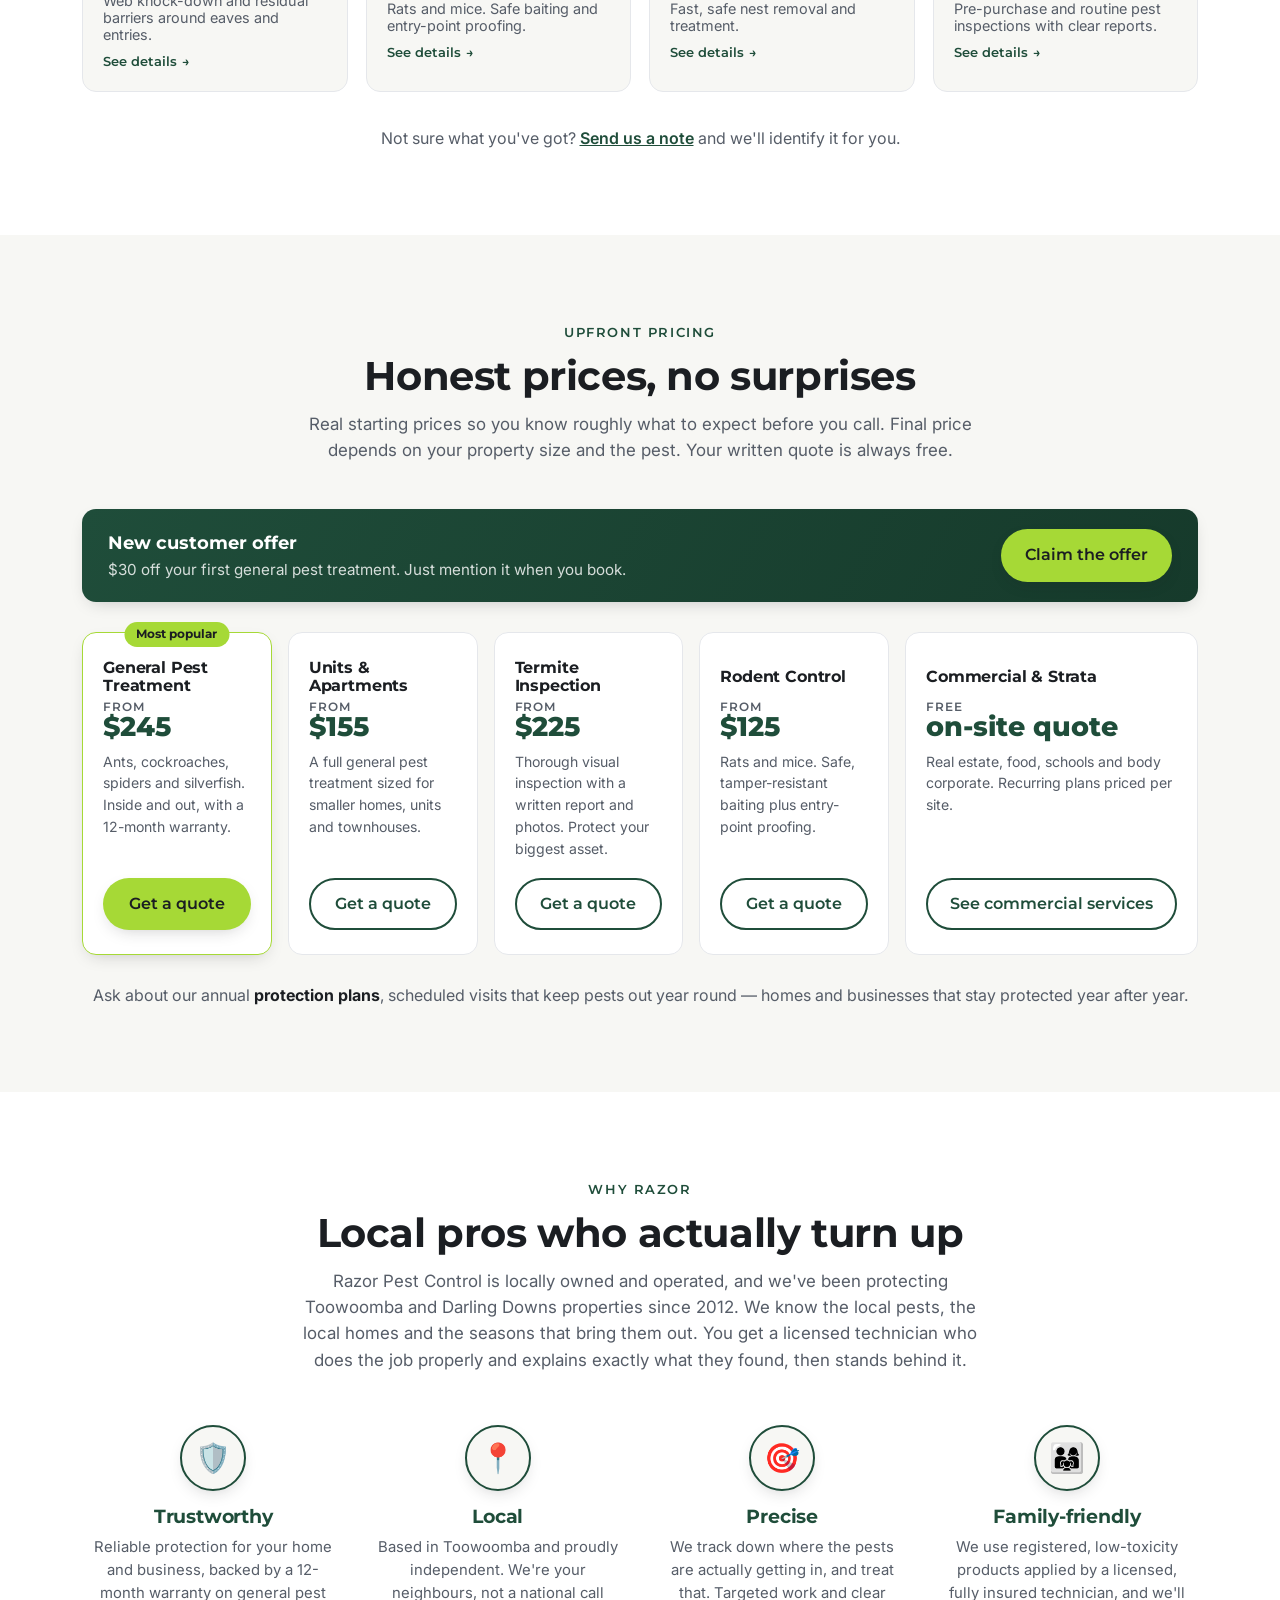
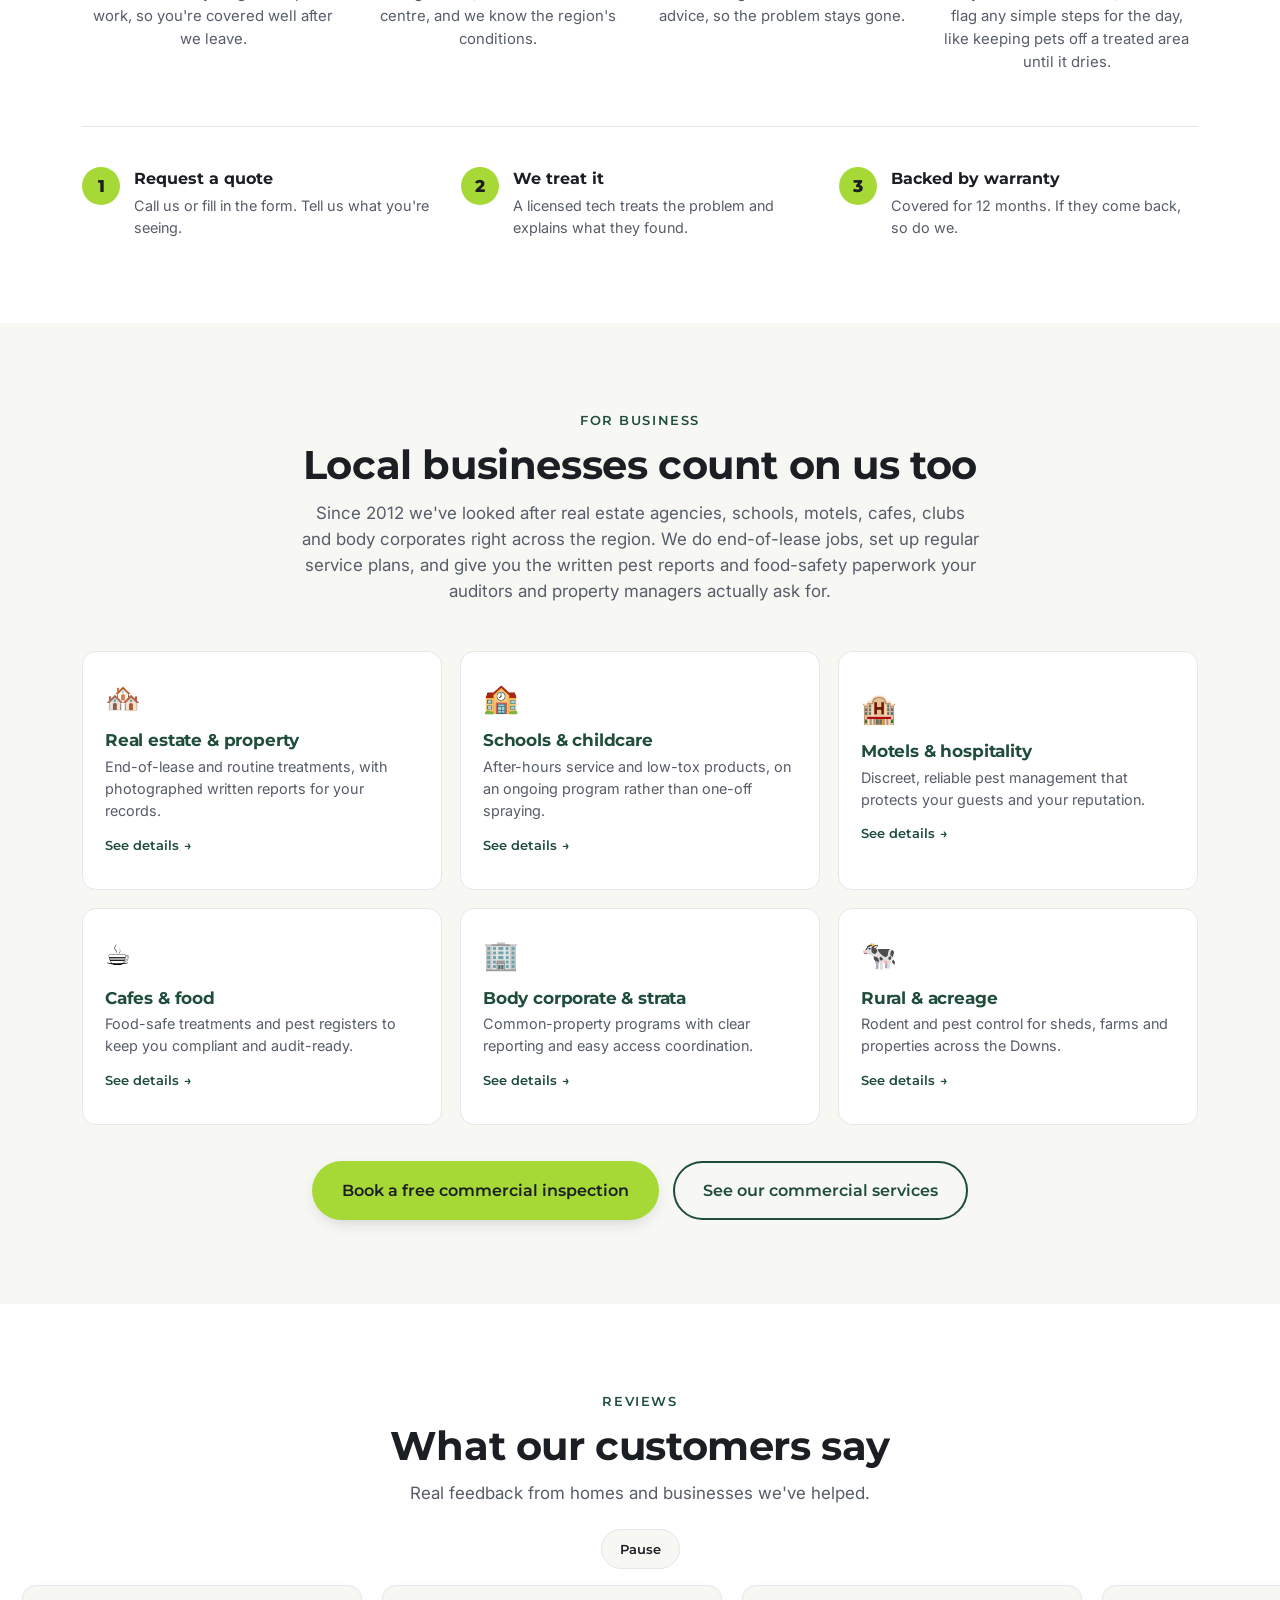
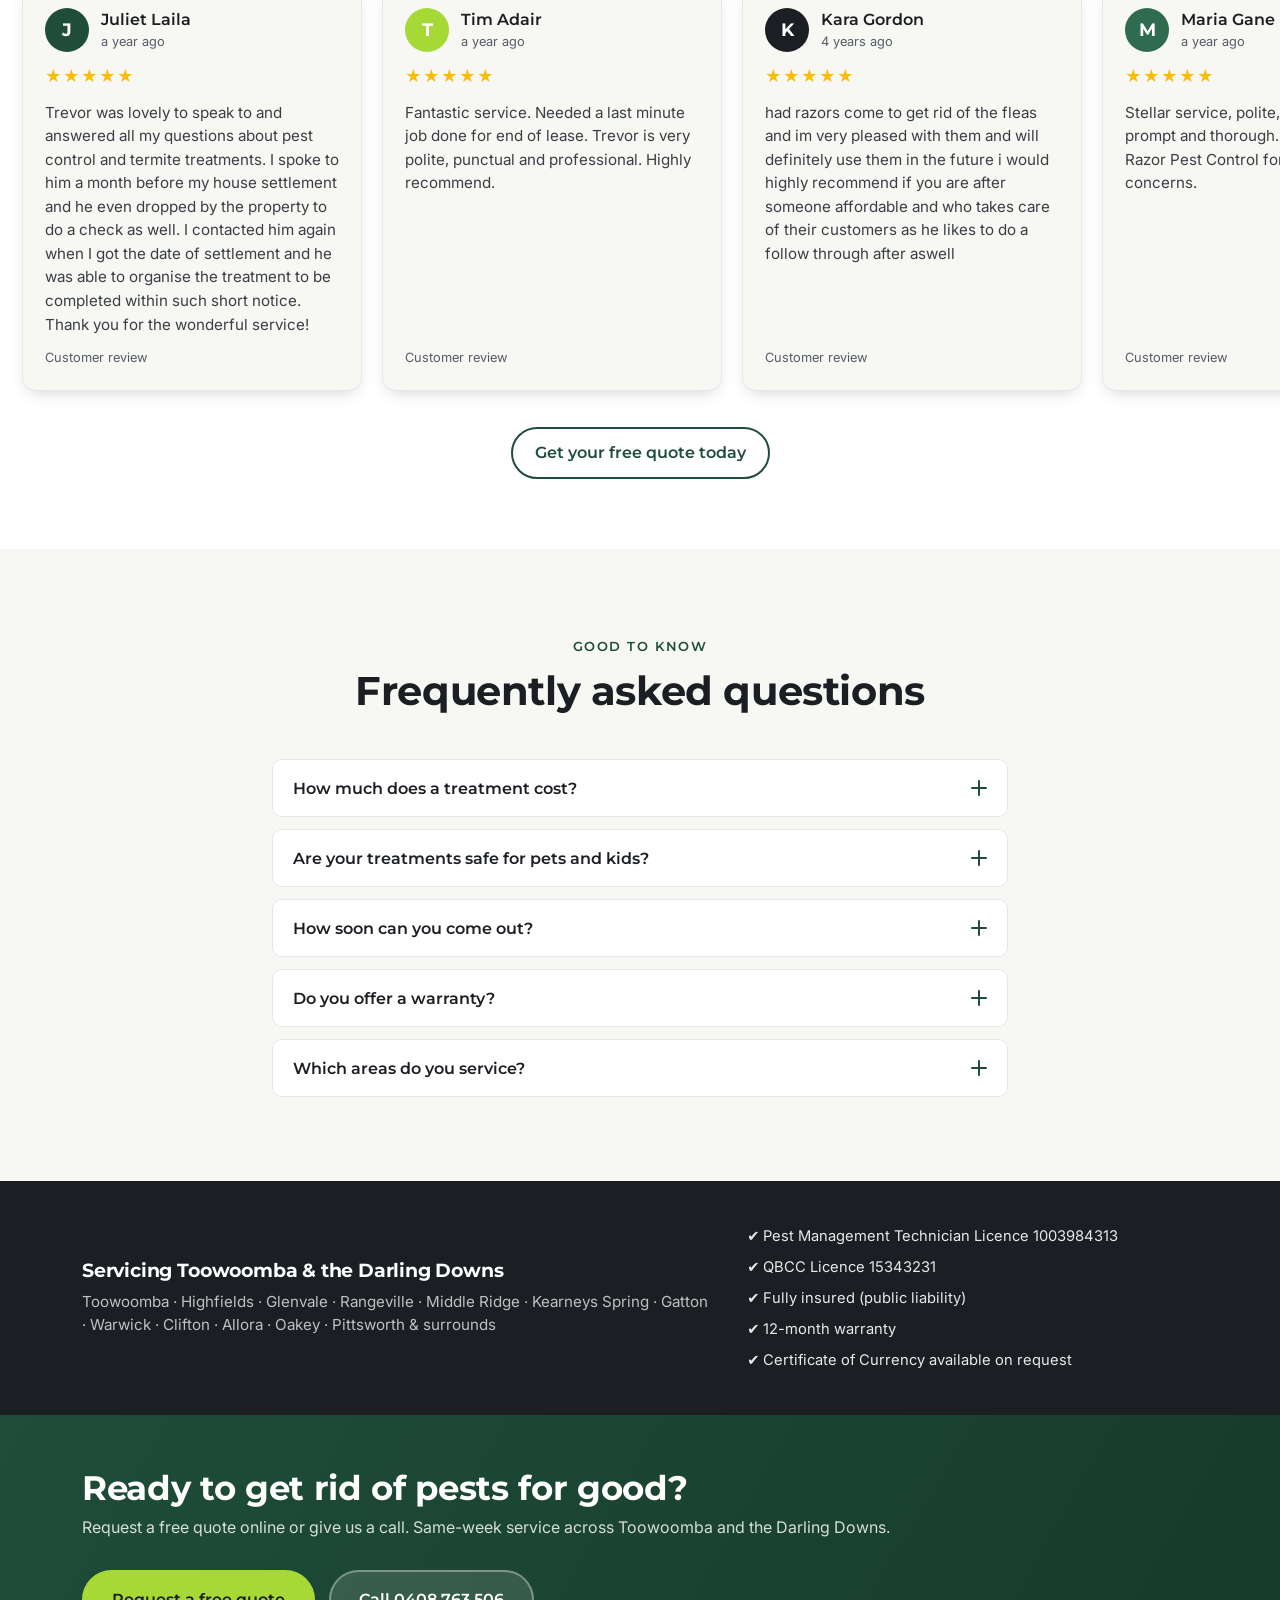
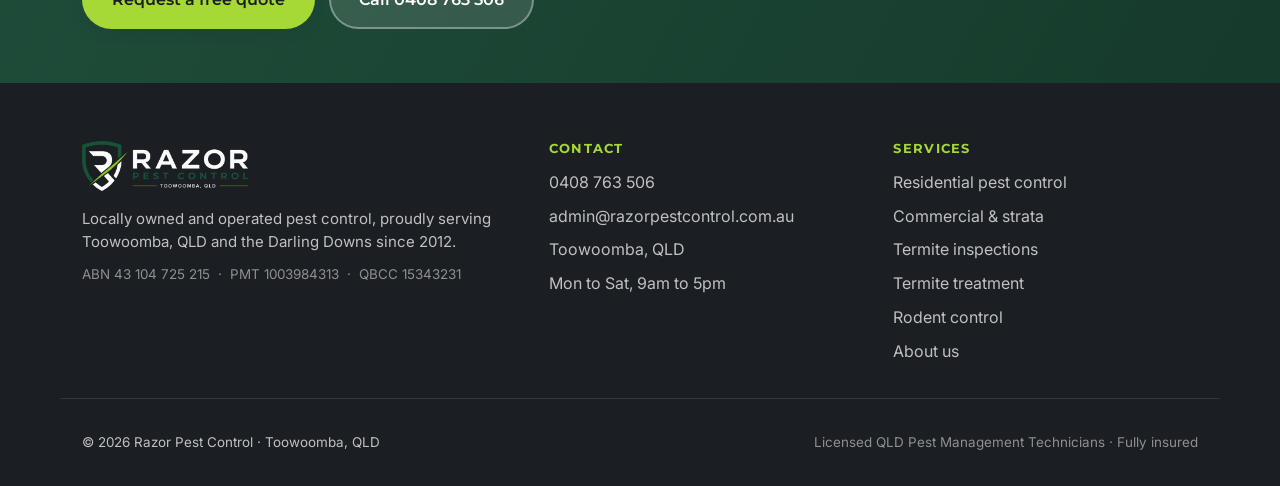
==== commit af8e299c: "PageSpeed fixes: async fonts, main landmark, heading order, link text - Render-blocking (~1,870ms): " ====
--- a/index.html
+++ b/index.html
@@ -24,7 +24,8 @@
 
   <link rel="preconnect" href="https://fonts.googleapis.com" />
   <link rel="preconnect" href="https://fonts.gstatic.com" crossorigin />
-  <link href="https://fonts.googleapis.com/css2?family=Montserrat:wght@500;600;700;800&family=Inter:wght@400;500;600&display=swap" rel="stylesheet" />
+  <link rel="preload" as="style" href="https://fonts.googleapis.com/css2?family=Montserrat:wght@500;600;700;800&family=Inter:wght@400;500;600&display=swap" onload="this.onload=null;this.rel='stylesheet'" />
+  <noscript><link rel="stylesheet" href="https://fonts.googleapis.com/css2?family=Montserrat:wght@500;600;700;800&family=Inter:wght@400;500;600&display=swap" /></noscript>
 
   <link rel="stylesheet" href="styles.css" />
 
@@ -122,7 +123,7 @@
 </head>
 <body>
 
-  <a class="skip" href="#services">Skip to content</a>
+  <a class="skip" href="#main">Skip to content</a>
 
   <!-- ============ HEADER ============ -->
   <header class="site-header" id="top">
@@ -146,6 +147,8 @@
       </div>
     </div>
   </header>
+
+  <main id="main">
 
   <!-- ============ HERO ============ -->
   <section class="hero">
@@ -275,7 +278,7 @@
           <h3>Commercial &amp; Strata</h3>
           <p class="price-from"><span>free</span> on-site quote</p>
           <p class="price-desc">Real estate, food, schools and body corporate. Recurring plans priced per site.</p>
-          <a class="btn btn-outline btn-block" href="/commercial-pest-control/">Learn more</a>
+          <a class="btn btn-outline btn-block" href="/commercial-pest-control/">See commercial services</a>
         </div>
       </div>
       <p class="pricing-foot">Ask about our annual <strong>protection plans</strong>, scheduled visits that keep pests out year round — homes and businesses that stay protected year after year.</p>
@@ -442,6 +445,8 @@
     </div>
   </section>
 
+  </main>
+
   <!-- ============ FOOTER ============ -->
   <footer class="site-footer">
     <div class="container footer-grid">
@@ -451,7 +456,7 @@
         <p class="footer-abn">ABN 43 104 725 215 &nbsp;&middot;&nbsp; PMT 1003984313 &nbsp;&middot;&nbsp; QBCC 15343231</p>
       </div>
       <div class="footer-col">
-        <h4>Contact</h4>
+        <h3>Contact</h3>
         <ul>
           <li><a href="tel:+61408763506">0408 763 506</a></li>
           <li><a href="mailto:admin@razorpestcontrol.com.au">admin@razorpestcontrol.com.au</a></li>
@@ -460,7 +465,7 @@
         </ul>
       </div>
       <div class="footer-col">
-        <h4>Services</h4>
+        <h3>Services</h3>
         <ul>
           <li><a href="/residential-pest-control/">Residential pest control</a></li>
           <li><a href="/commercial-pest-control/">Commercial &amp; strata</a></li>
--- a/styles.css
+++ b/styles.css
@@ -351,7 +351,7 @@
 }
 .review-pause:hover { border-color: var(--forest); color: var(--forest); }
 .review-pause:focus-visible { outline: 2px solid var(--forest); outline-offset: 2px; }
-.review-viewport { overflow: hidden; }
+.review-viewport { overflow: hidden; min-height: 262px; }  /* reserve the reviews strip (reduces CLS from JS-injected cards) */
 .review-track {
   display: flex; gap: 20px; width: max-content;
   padding: 8px 22px 22px;
@@ -428,7 +428,7 @@
 .footer-brand img { height: 50px; width: auto; margin-bottom: 16px; }
 .footer-brand p { font-size: .94rem; max-width: 34em; margin: 0 0 10px; }
 .footer-abn { font-size: .84rem !important; color: rgba(255,255,255,.5); }
-.footer-col h4 { font-size: .82rem; letter-spacing: .1em; text-transform: uppercase; color: var(--lime); margin-bottom: 14px; }
+.footer-col h3 { font-size: .82rem; letter-spacing: .1em; text-transform: uppercase; color: var(--lime); margin-bottom: 14px; }
 .footer-col ul { list-style: none; padding: 0; margin: 0; display: grid; gap: 9px; }
 .footer-col a:hover { color: var(--lime); }
 .footer-bar {
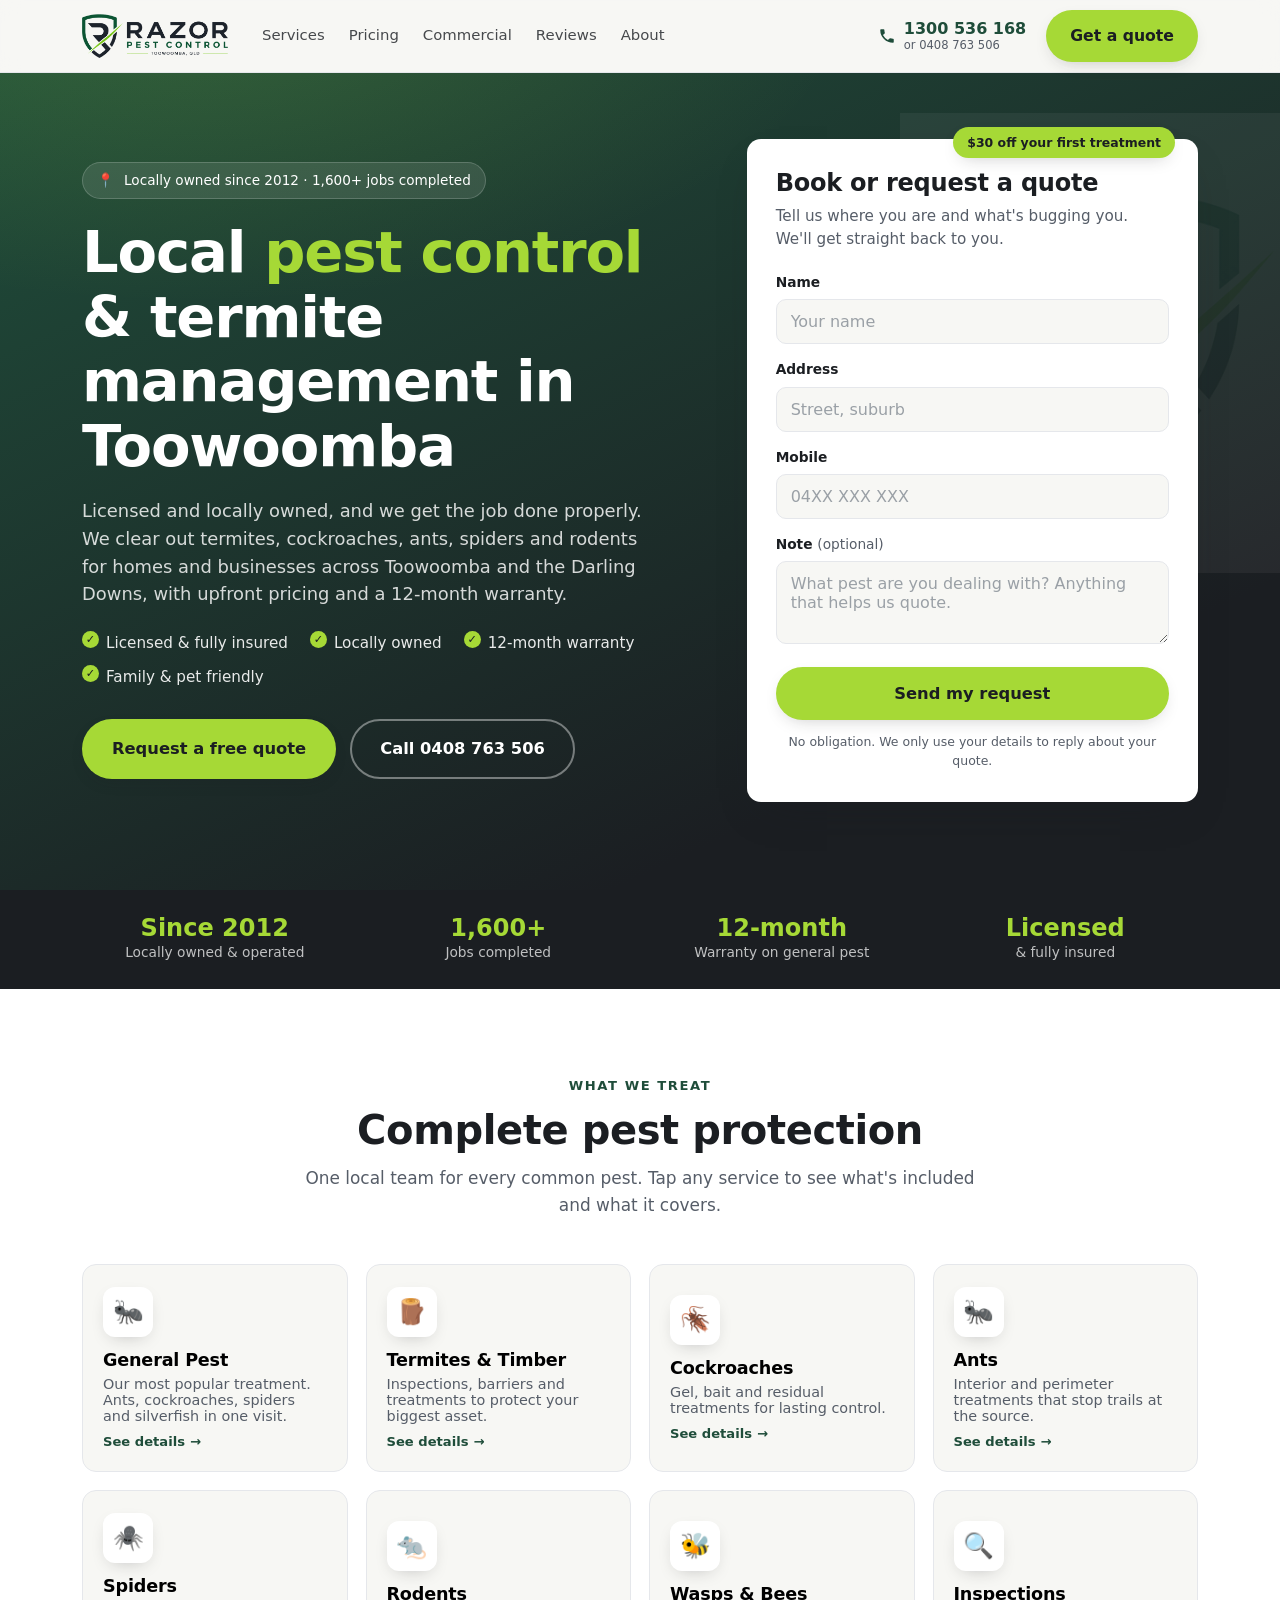
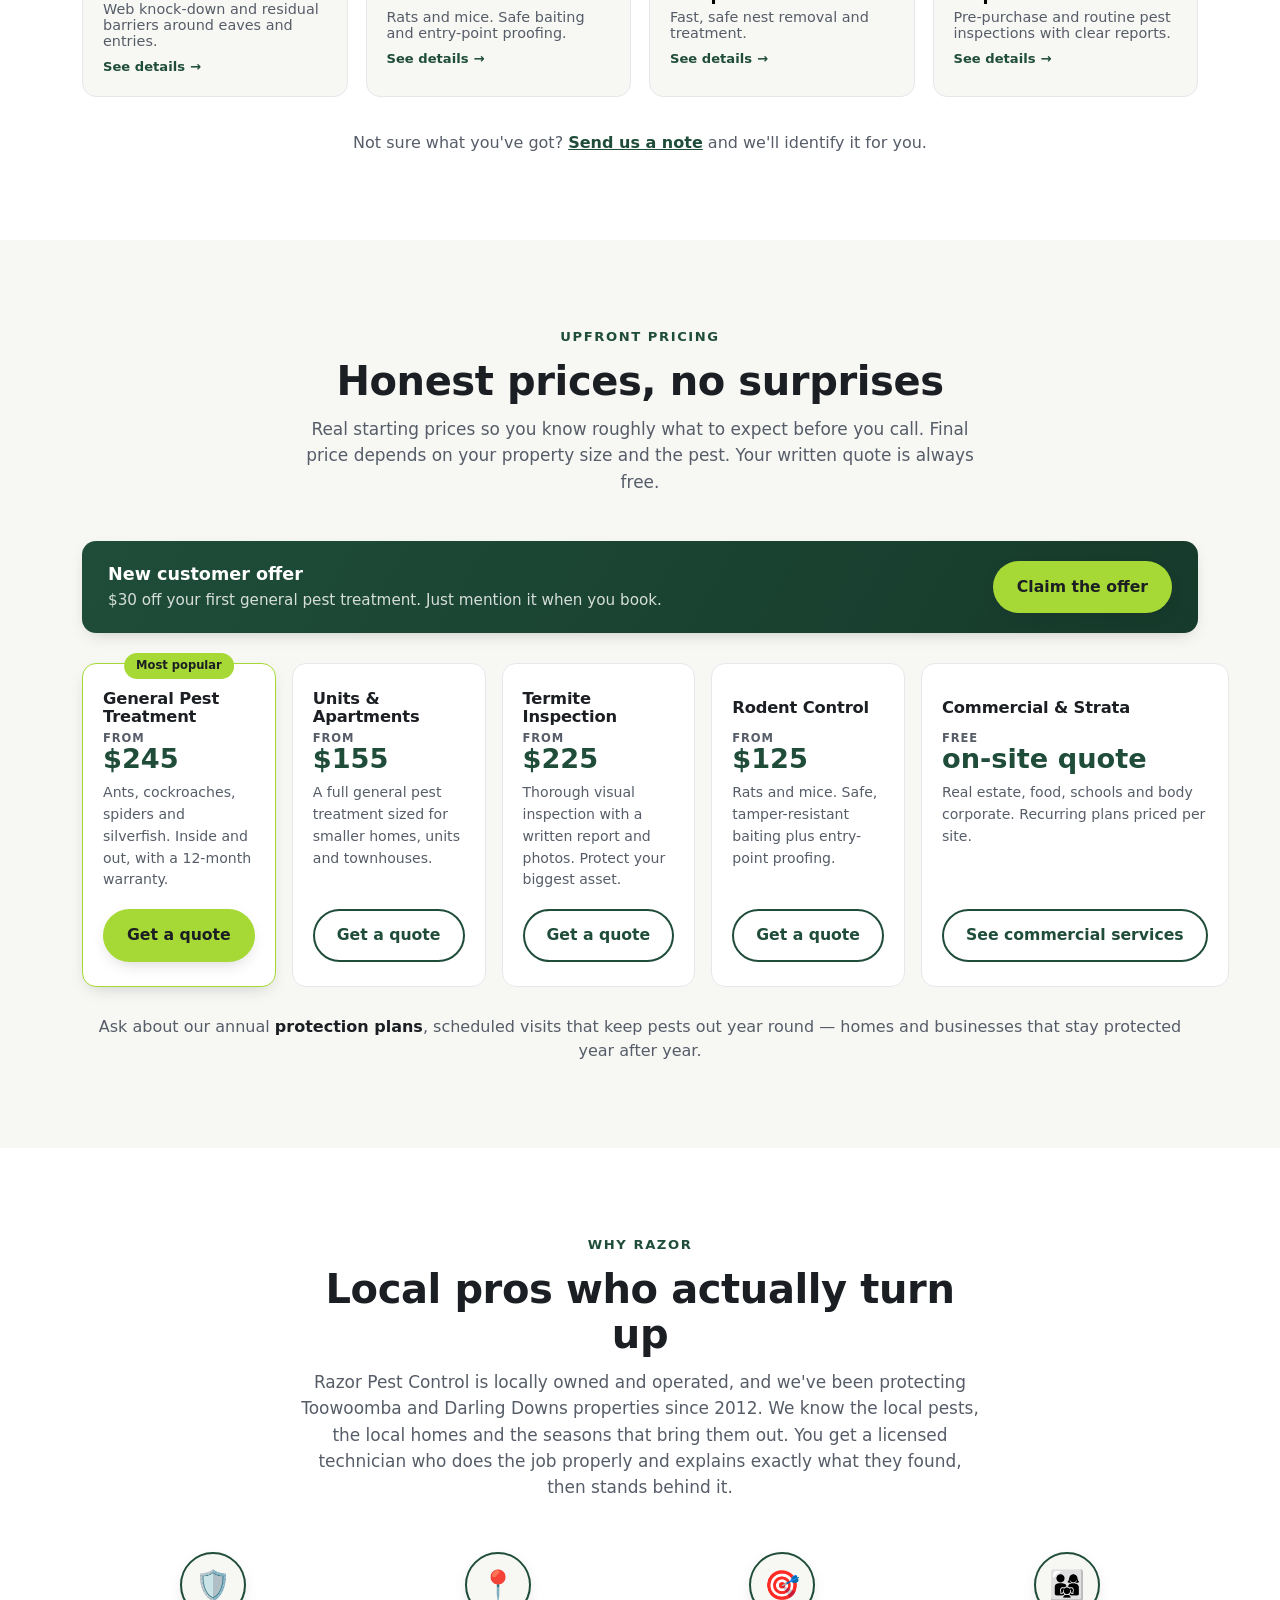
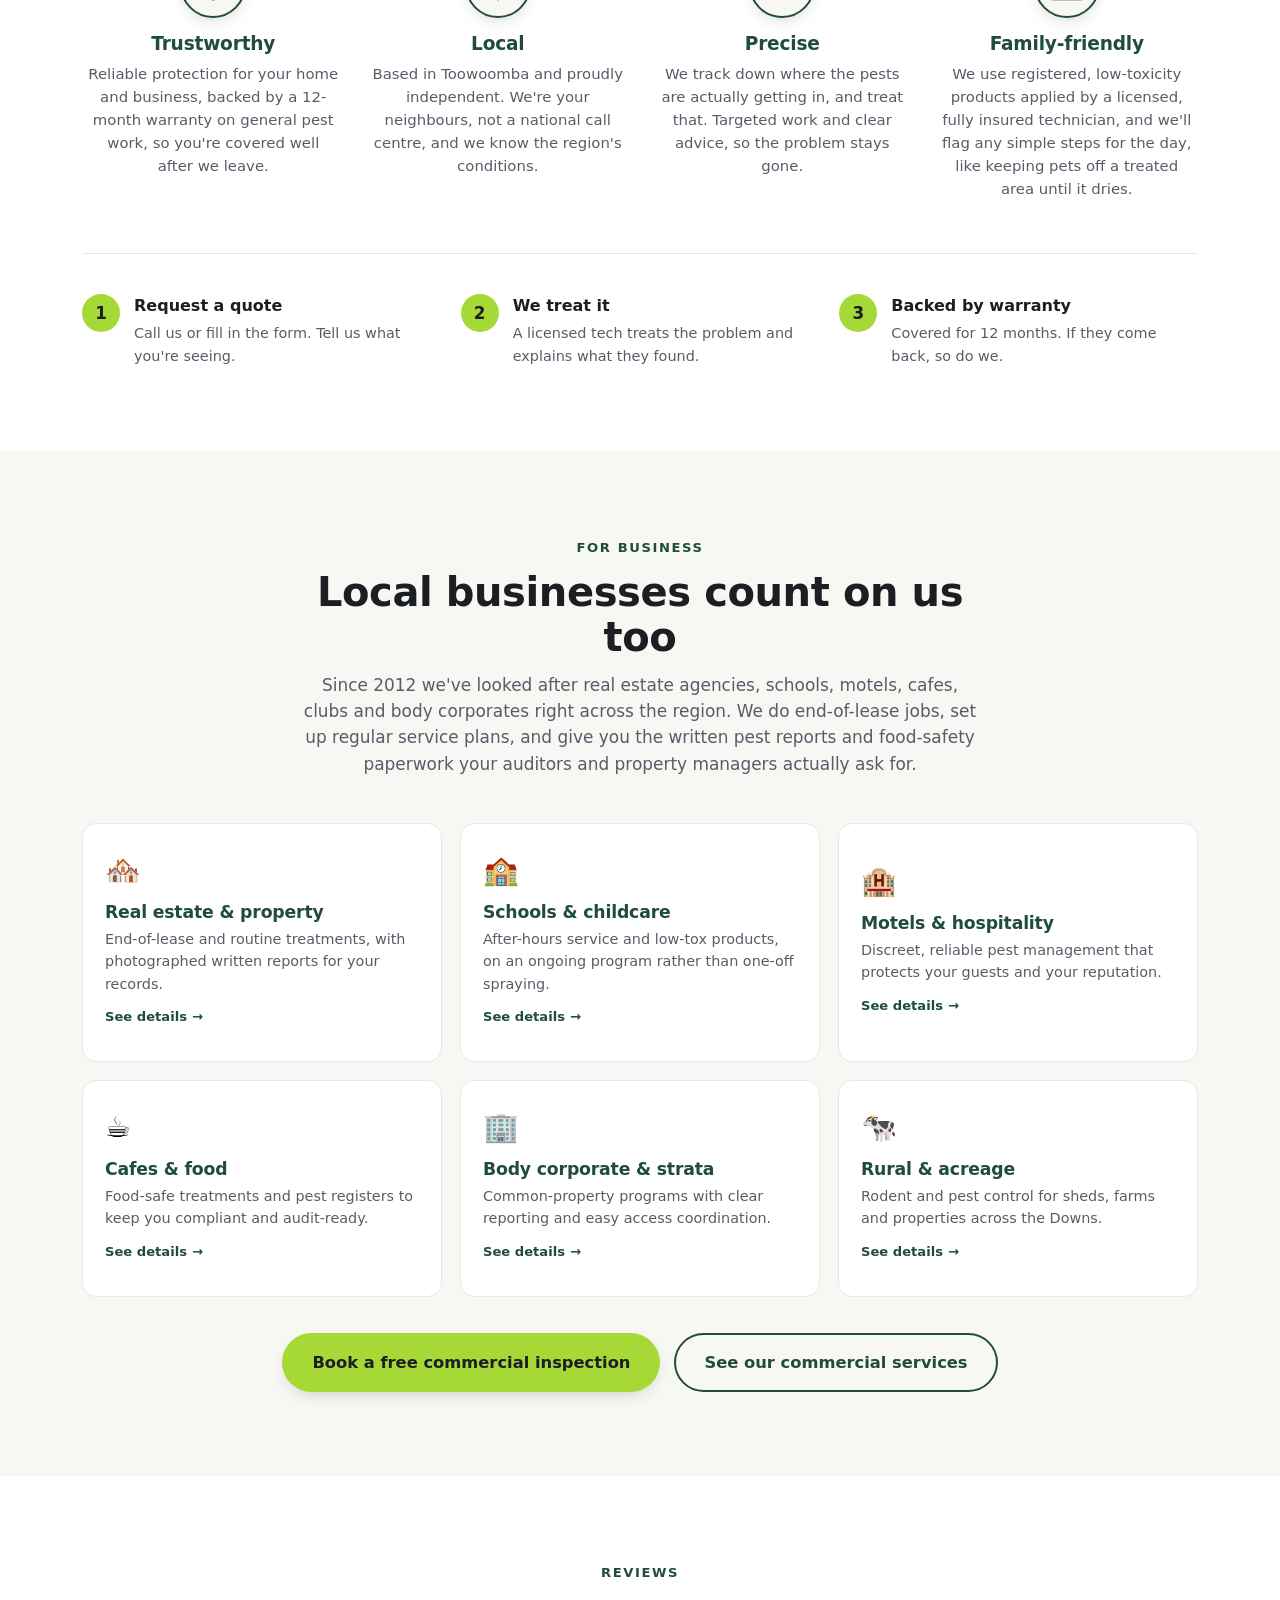
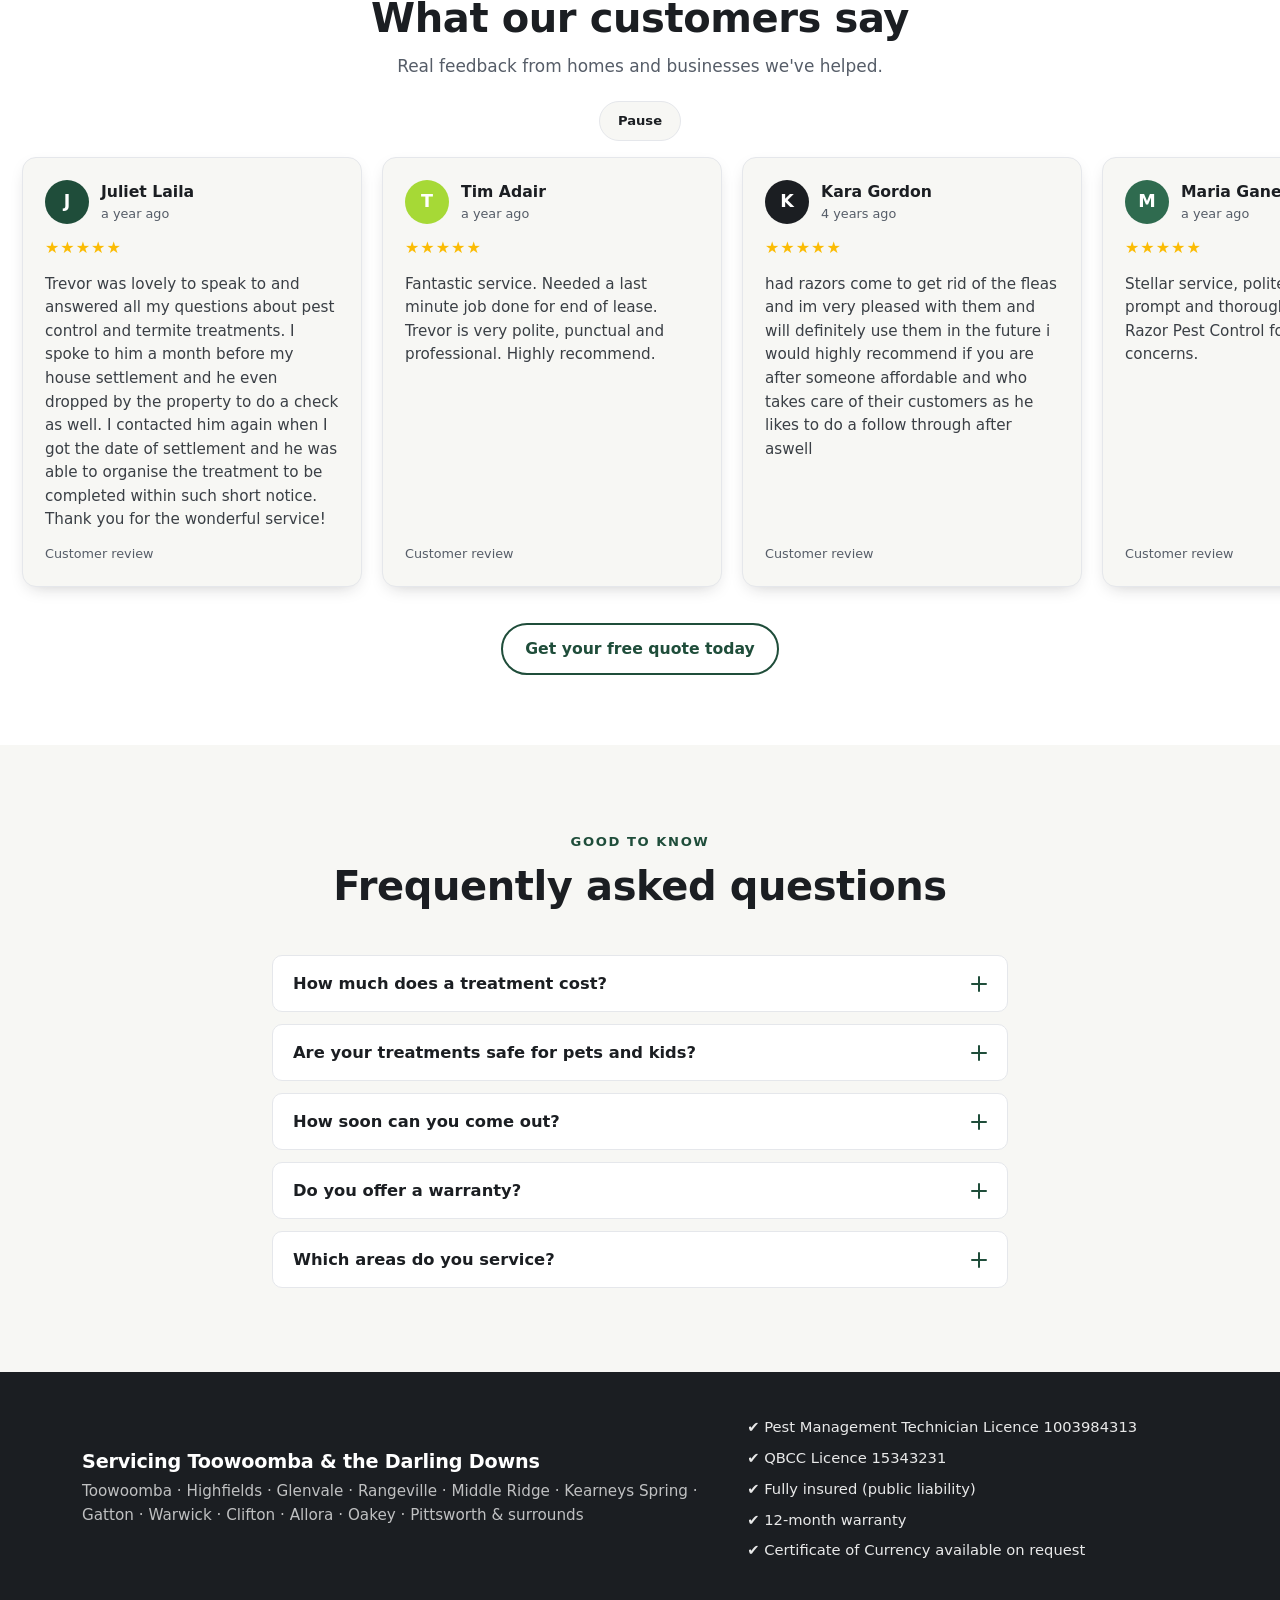
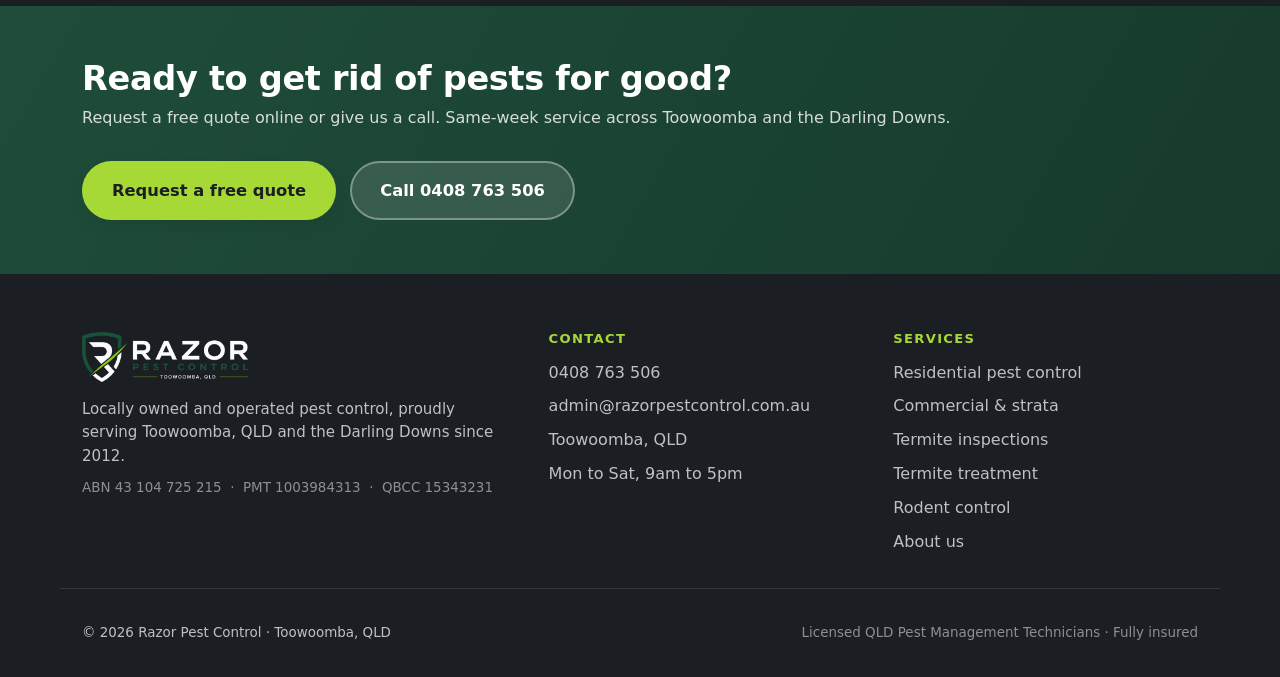
==== commit 111b95c8: "Perf: self-host Montserrat + Inter (removes render-blocking Google Fonts) Serve the two variable-fon" ====
--- a/index.html
+++ b/index.html
@@ -6,6 +6,28 @@
   <title>Pest Control Toowoomba | Termite Inspections | Razor Pest Control</title>
   <meta name="description" content="Locally owned, licensed pest control in Toowoomba and the Darling Downs. Termites, cockroaches, ants, spiders and rodents. Upfront pricing, 12-month warranty, free quotes. Servicing homes and businesses since 2012." />
   <meta name="theme-color" content="#1F4D3A" />
+
+  <!-- Google tag (gtag.js) - deferred to first interaction to keep it off the critical load path -->
+  <script>
+    window.dataLayer = window.dataLayer || [];
+    function gtag(){dataLayer.push(arguments);}
+    gtag('js', new Date());
+    gtag('config', 'AW-18346114707');
+    (function () {
+      var loaded = false;
+      function loadGtag() {
+        if (loaded) return; loaded = true;
+        var s = document.createElement('script');
+        s.async = true;
+        s.src = 'https://www.googletagmanager.com/gtag/js?id=AW-18346114707';
+        document.head.appendChild(s);
+      }
+      ['pointerdown','keydown','touchstart','scroll'].forEach(function (evt) {
+        window.addEventListener(evt, loadGtag, { once: true, passive: true });
+      });
+      setTimeout(loadGtag, 4000);
+    })();
+  </script>
   <link rel="icon" href="favicon.svg" type="image/svg+xml" />
   <link rel="canonical" href="https://razorpestcontrol.com.au/" />
 
@@ -22,10 +44,9 @@
   <meta name="twitter:description" content="Licensed local pest control and termite specialists. Upfront pricing, 12-month warranty, free quotes." />
   <meta name="twitter:image" content="https://razorpestcontrol.com.au/assets/og-image.jpg" />
 
-  <link rel="preconnect" href="https://fonts.googleapis.com" />
-  <link rel="preconnect" href="https://fonts.gstatic.com" crossorigin />
-  <link rel="preload" as="style" href="https://fonts.googleapis.com/css2?family=Montserrat:wght@500;600;700;800&family=Inter:wght@400;500;600&display=swap" onload="this.onload=null;this.rel='stylesheet'" />
-  <noscript><link rel="stylesheet" href="https://fonts.googleapis.com/css2?family=Montserrat:wght@500;600;700;800&family=Inter:wght@400;500;600&display=swap" /></noscript>
+  <link rel="preconnect" href="https://razor-pest-control-app.onrender.com" crossorigin />
+  <link rel="preload" as="font" type="font/woff2" href="/assets/fonts/montserrat-latin.woff2" crossorigin />
+  <link rel="preload" as="font" type="font/woff2" href="/assets/fonts/inter-latin.woff2" crossorigin />
 
   <link rel="stylesheet" href="styles.css" />
 
--- a/styles.css
+++ b/styles.css
@@ -4,6 +4,37 @@
           Warm Off-White #F7F7F4 · Light Gray #E5E7EB
    Type:  Montserrat (headings) · Inter (body)
    ============================================================ */
+
+/* Self-hosted variable fonts (latin subset) — served from our own origin and
+   preloaded in the page head, so they are on hand at first paint. No third-party
+   (Google Fonts) request on the critical path. One file covers every weight. */
+@font-face {
+  font-family: "Montserrat";
+  font-style: normal;
+  font-weight: 100 900;
+  font-display: swap;
+  src: url("/assets/fonts/montserrat-latin.woff2") format("woff2");
+}
+@font-face {
+  font-family: "Inter";
+  font-style: normal;
+  font-weight: 100 900;
+  font-display: swap;
+  src: url("/assets/fonts/inter-latin.woff2") format("woff2");
+}
+
+/* Metric-matched fallbacks — bridge the brief moment before the web fonts load
+   so text does not reflow (reduces Cumulative Layout Shift). */
+@font-face {
+  font-family: "Montserrat Fallback";
+  src: local("Arial");
+  ascent-override: 85.75%; descent-override: 22.23%; line-gap-override: 0%; size-adjust: 112.46%;
+}
+@font-face {
+  font-family: "Inter Fallback";
+  src: local("Arial");
+  ascent-override: 90.49%; descent-override: 22.56%; line-gap-override: 0%; size-adjust: 107.12%;
+}
 
 :root {
   --charcoal: #1B1E22;
@@ -24,8 +55,8 @@
   --ease: cubic-bezier(.2, .7, .2, 1);
   --header-h: 72px;
 
-  --font-head: "Montserrat", system-ui, -apple-system, "Segoe UI", sans-serif;
-  --font-body: "Inter", system-ui, -apple-system, "Segoe UI", sans-serif;
+  --font-head: "Montserrat", "Montserrat Fallback", system-ui, -apple-system, "Segoe UI", sans-serif;
+  --font-body: "Inter", "Inter Fallback", system-ui, -apple-system, "Segoe UI", sans-serif;
 }
 
 *, *::before, *::after { box-sizing: border-box; }
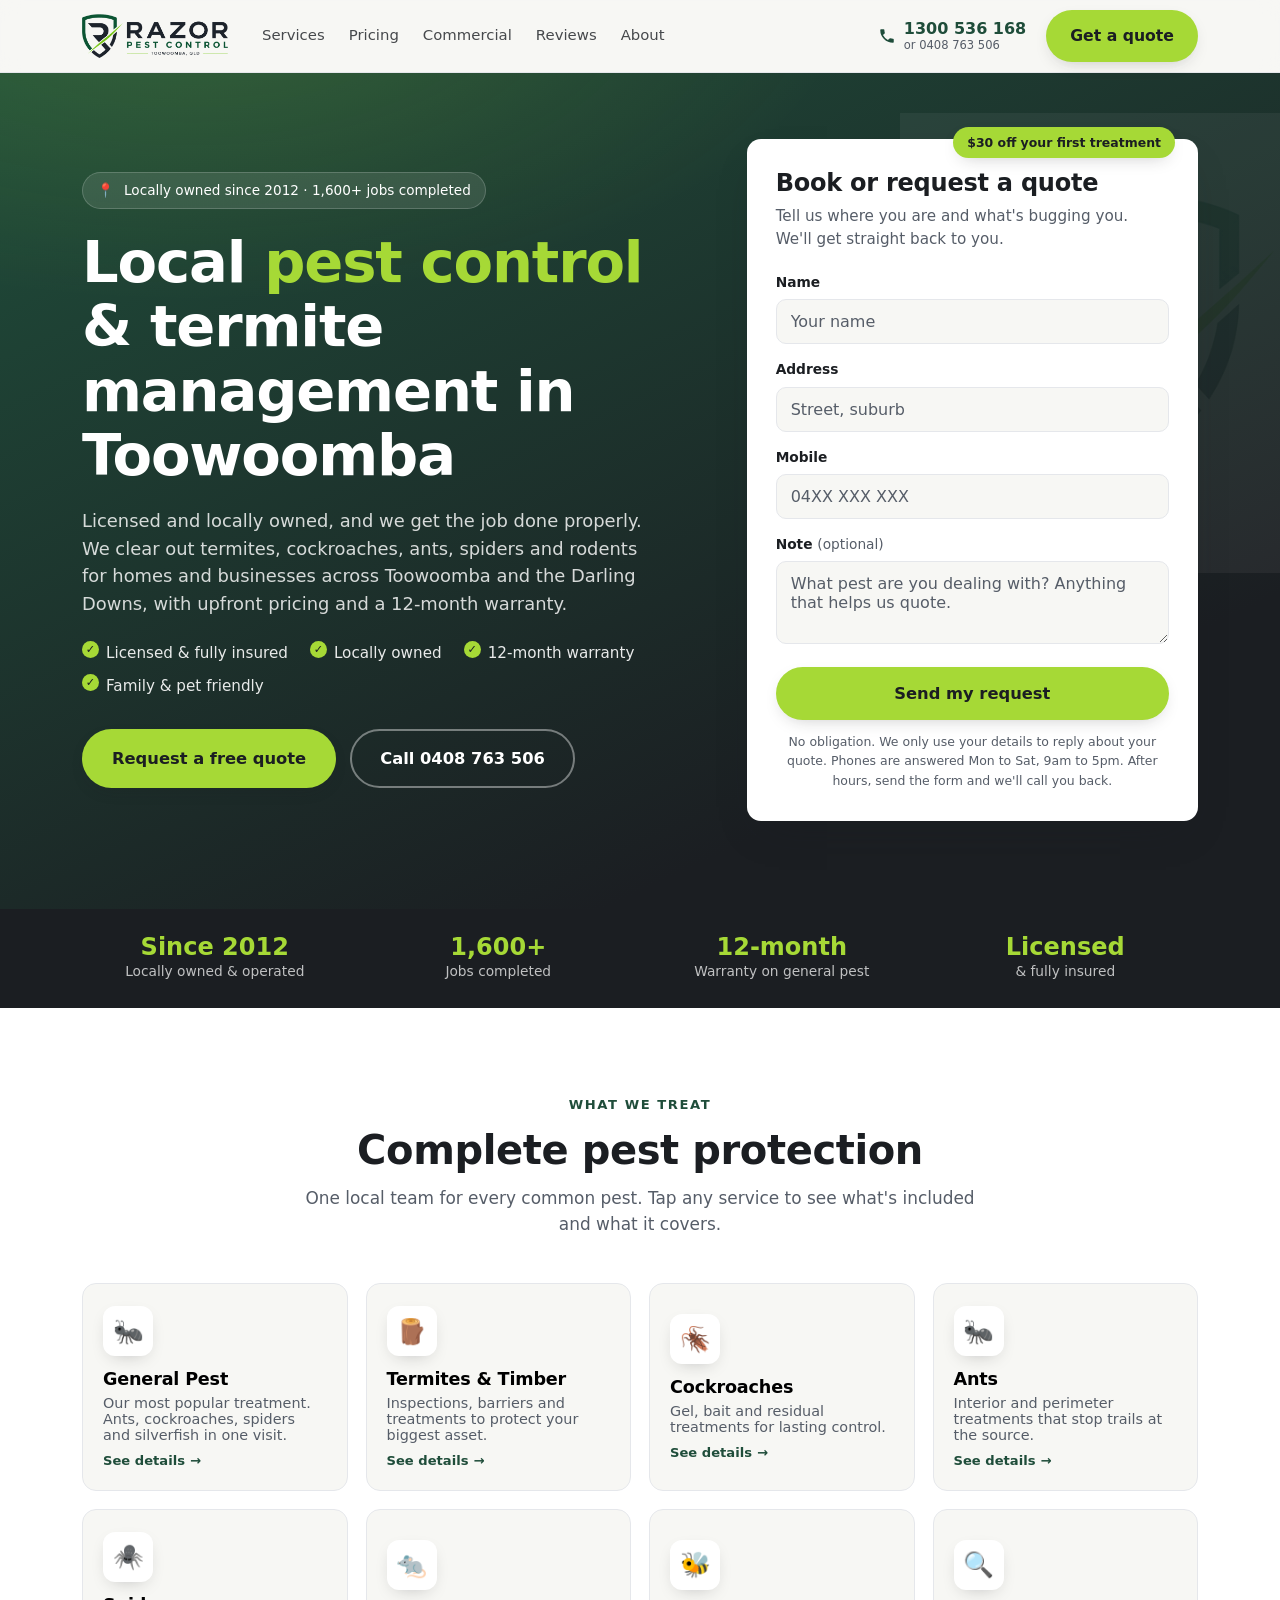
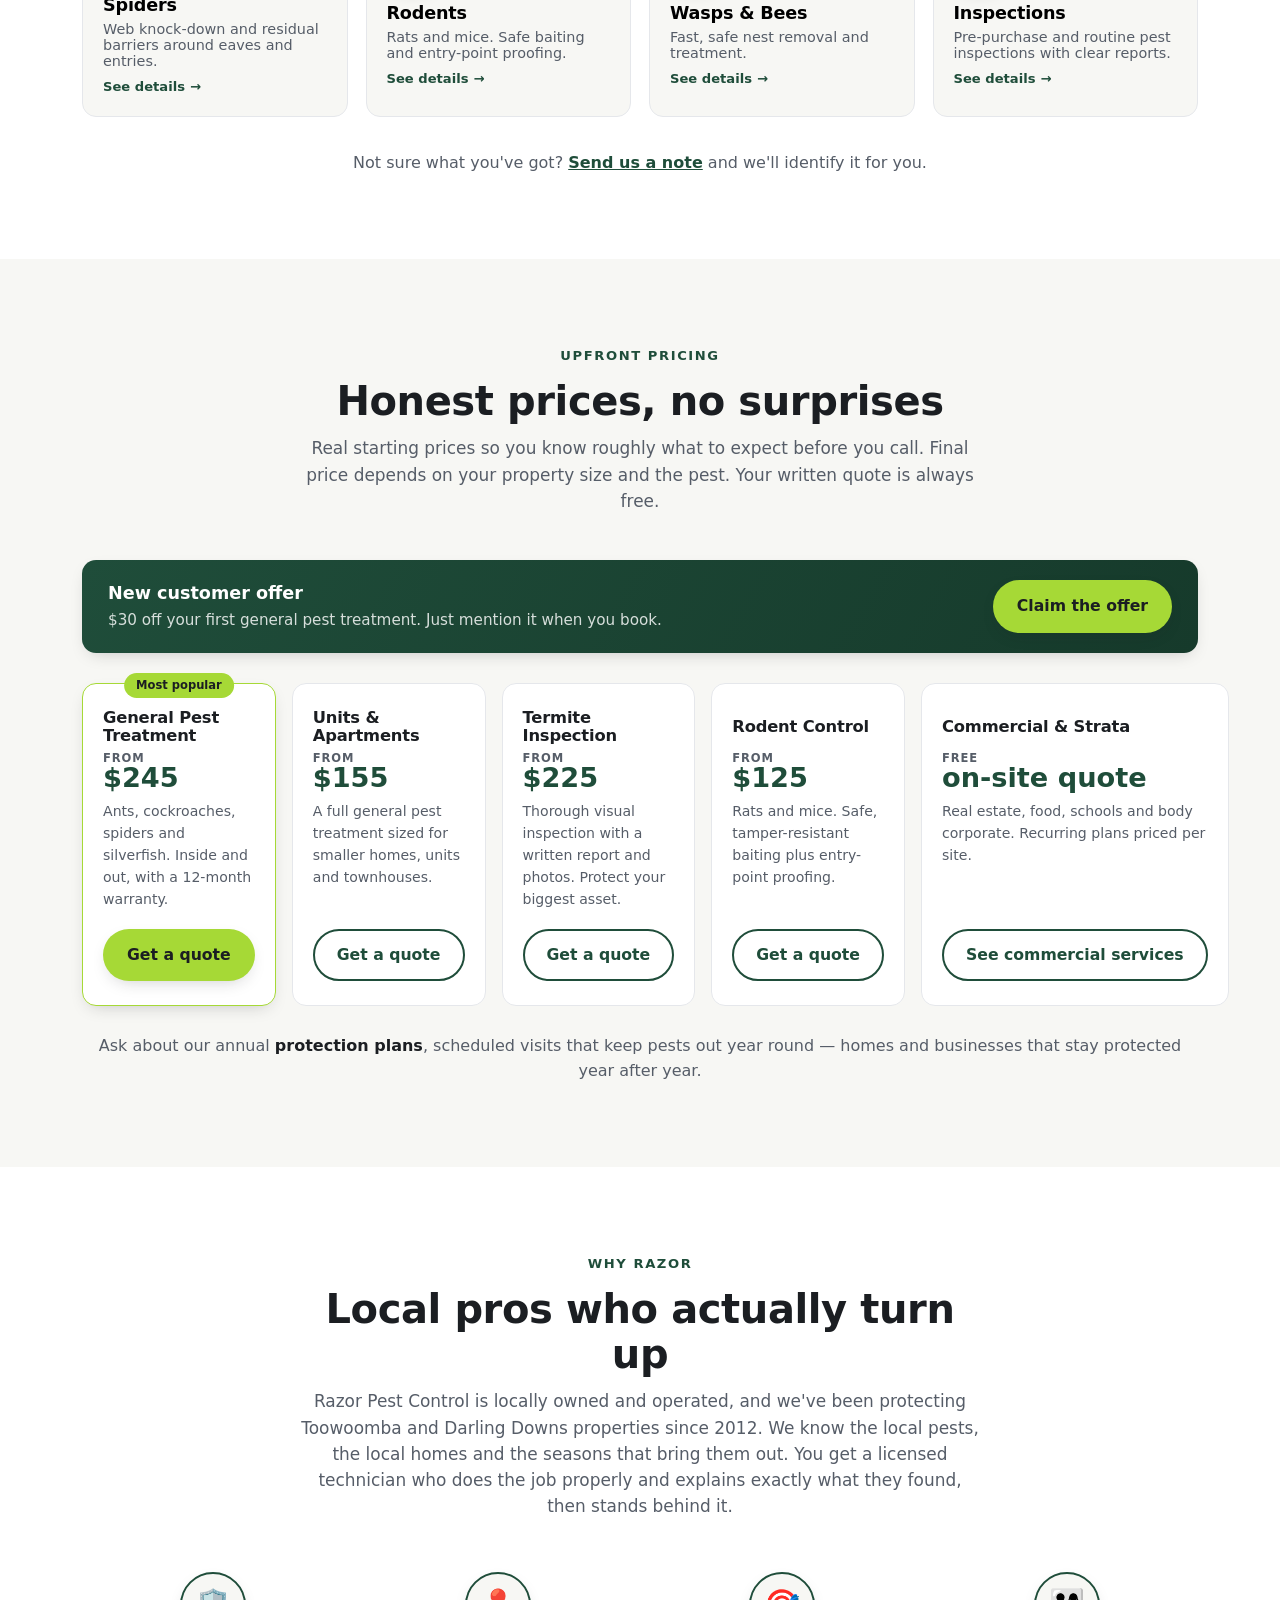
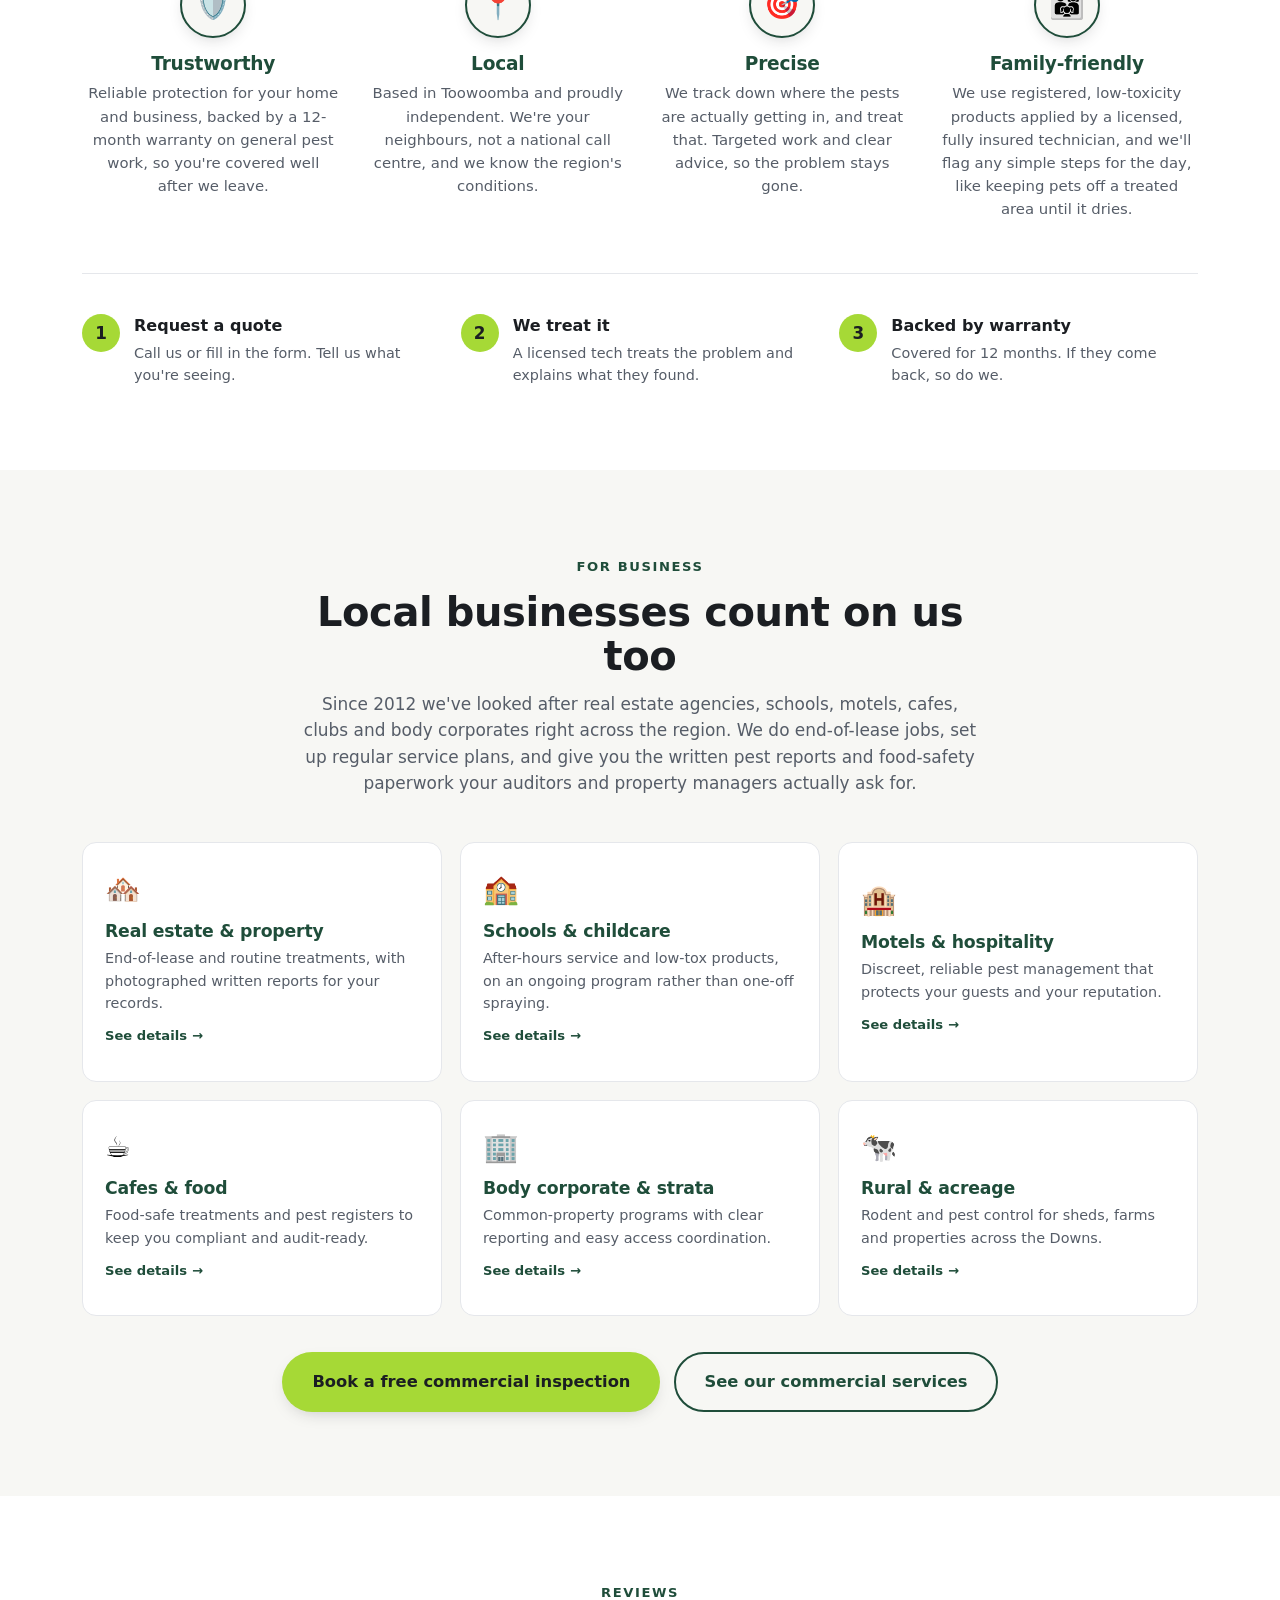
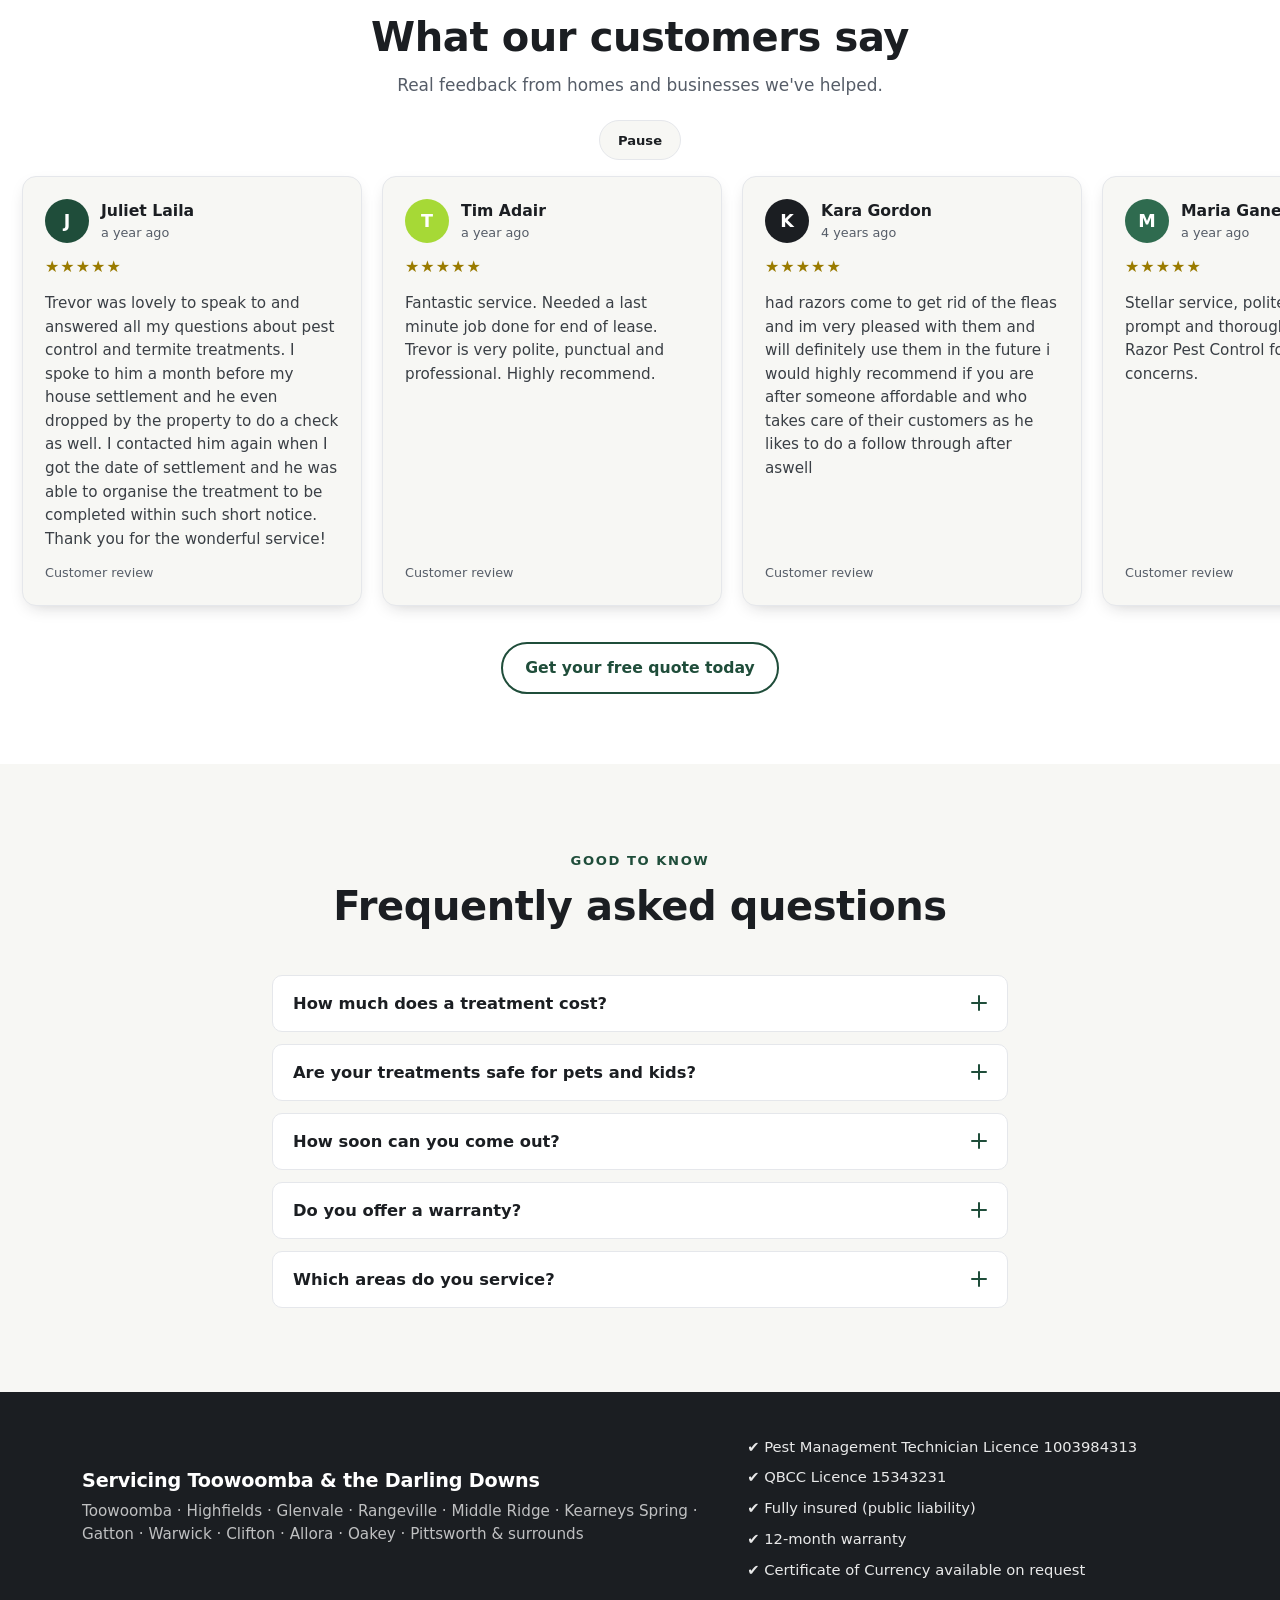
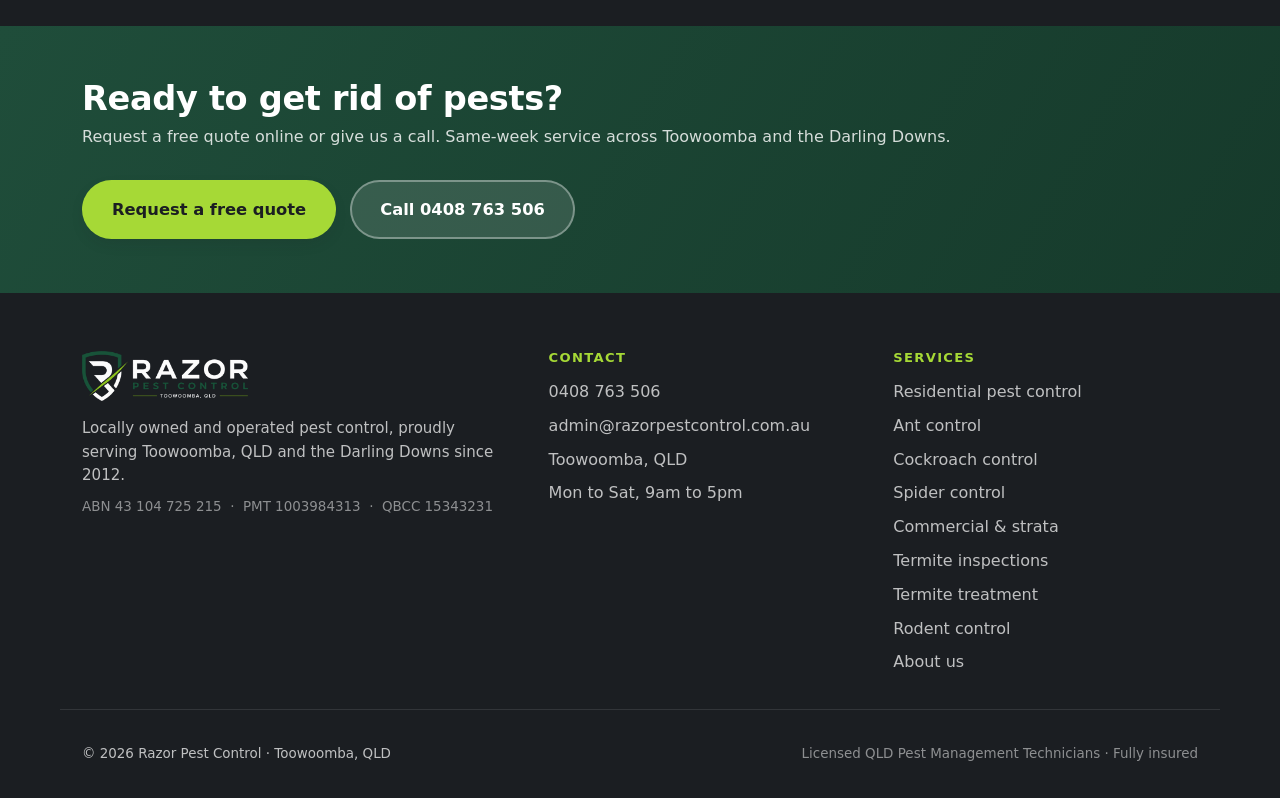
==== commit 778829b4: "Final review pass: fix stale $175 schema prices + SEO, a11y, CLS, engagement fixes Applied the confi" ====
--- a/index.html
+++ b/index.html
@@ -4,44 +4,32 @@
   <meta charset="utf-8" />
   <meta name="viewport" content="width=device-width, initial-scale=1" />
   <title>Pest Control Toowoomba | Termite Inspections | Razor Pest Control</title>
-  <meta name="description" content="Locally owned, licensed pest control in Toowoomba and the Darling Downs. Termites, cockroaches, ants, spiders and rodents. Upfront pricing, 12-month warranty, free quotes. Servicing homes and businesses since 2012." />
+  <meta name="description" content="Locally owned, licensed pest control in Toowoomba. Termites, cockroaches, ants, spiders and rodents. Upfront pricing, 12-month warranty, free quotes." />
   <meta name="theme-color" content="#1F4D3A" />
 
-  <!-- Google tag (gtag.js) - deferred to first interaction to keep it off the critical load path -->
+  <!-- Google tag (gtag.js) -->
+  <script async src="https://www.googletagmanager.com/gtag/js?id=AW-18346114707"></script>
   <script>
     window.dataLayer = window.dataLayer || [];
     function gtag(){dataLayer.push(arguments);}
     gtag('js', new Date());
     gtag('config', 'AW-18346114707');
-    (function () {
-      var loaded = false;
-      function loadGtag() {
-        if (loaded) return; loaded = true;
-        var s = document.createElement('script');
-        s.async = true;
-        s.src = 'https://www.googletagmanager.com/gtag/js?id=AW-18346114707';
-        document.head.appendChild(s);
-      }
-      ['pointerdown','keydown','touchstart','scroll'].forEach(function (evt) {
-        window.addEventListener(evt, loadGtag, { once: true, passive: true });
-      });
-      setTimeout(loadGtag, 4000);
-    })();
   </script>
   <link rel="icon" href="favicon.svg" type="image/svg+xml" />
+  <link rel="apple-touch-icon" href="/assets/apple-touch-icon.png" />
   <link rel="canonical" href="https://razorpestcontrol.com.au/" />
 
   <meta property="og:type" content="website" />
   <meta property="og:site_name" content="Razor Pest Control" />
   <meta property="og:locale" content="en_AU" />
   <meta property="og:title" content="Razor Pest Control | Toowoomba, QLD" />
-  <meta property="og:description" content="Licensed local pest control and termite specialists. Upfront pricing, 12-month warranty, free quotes." />
+  <meta property="og:description" content="Locally owned, licensed pest control in Toowoomba. Termites, cockroaches, ants, spiders and rodents. Upfront pricing, 12-month warranty, free quotes." />
   <meta property="og:url" content="https://razorpestcontrol.com.au/" />
   <meta property="og:image" content="https://razorpestcontrol.com.au/assets/og-image.jpg" />
 
   <meta name="twitter:card" content="summary_large_image" />
   <meta name="twitter:title" content="Razor Pest Control | Toowoomba, QLD" />
-  <meta name="twitter:description" content="Licensed local pest control and termite specialists. Upfront pricing, 12-month warranty, free quotes." />
+  <meta name="twitter:description" content="Locally owned, licensed pest control in Toowoomba. Termites, cockroaches, ants, spiders and rodents. Upfront pricing, 12-month warranty, free quotes." />
   <meta name="twitter:image" content="https://razorpestcontrol.com.au/assets/og-image.jpg" />
 
   <link rel="preconnect" href="https://razor-pest-control-app.onrender.com" crossorigin />
@@ -60,6 +48,7 @@
     "logo": "https://razorpestcontrol.com.au/assets/logo-horizontal.png",
     "url": "https://razorpestcontrol.com.au/",
     "telephone": "+61408763506",
+    "contactPoint": [{"@type": "ContactPoint", "telephone": "+611300536168", "contactType": "customer service", "areaServed": "AU"}],
     "email": "admin@razorpestcontrol.com.au",
     "priceRange": "$$",
     "currenciesAccepted": "AUD",
@@ -220,8 +209,8 @@
             <textarea id="note" name="note" rows="3" placeholder="What pest are you dealing with? Anything that helps us quote."></textarea>
           </div>
           <button type="submit" class="btn btn-primary btn-block btn-lg" id="submit-btn">Send my request</button>
-          <p class="form-note">No obligation. We only use your details to reply about your quote.</p>
-          <p class="form-status" id="form-status" role="status" aria-live="polite" hidden></p>
+          <p class="form-note">No obligation. We only use your details to reply about your quote. Phones are answered Mon to Sat, 9am to 5pm. After hours, send the form and we'll call you back.</p>
+          <p class="form-status" id="form-status" role="status" aria-live="polite"></p>
         </form>
       </div>
     </div>
@@ -388,12 +377,12 @@
         <p class="section-lead" id="reviews-lead">Feedback from homes and businesses we've helped.</p>
       </div>
       <div class="reviews-controls">
-        <button type="button" class="review-pause" id="review-pause" aria-pressed="false">Pause</button>
+        <button type="button" class="review-pause" id="review-pause">Pause</button>
       </div>
     </div>
 
     <div class="review-viewport">
-      <div class="review-track" id="review-track" aria-label="Customer reviews" tabindex="0">
+      <div class="review-track" id="review-track" role="group" aria-label="Customer reviews" tabindex="0">
         <!-- cards injected by script.js -->
       </div>
     </div>
@@ -456,7 +445,7 @@
   <section class="final-cta">
     <div class="container final-inner">
       <div>
-        <h2>Ready to get rid of pests for good?</h2>
+        <h2>Ready to get rid of pests?</h2>
         <p>Request a free quote online or give us a call. Same-week service across Toowoomba and the Darling Downs.</p>
       </div>
       <div class="final-actions">
@@ -489,6 +478,9 @@
         <h3>Services</h3>
         <ul>
           <li><a href="/residential-pest-control/">Residential pest control</a></li>
+          <li><a href="/ant-control/">Ant control</a></li>
+          <li><a href="/cockroach-control/">Cockroach control</a></li>
+          <li><a href="/spider-control/">Spider control</a></li>
           <li><a href="/commercial-pest-control/">Commercial &amp; strata</a></li>
           <li><a href="/termite-inspections-toowoomba/">Termite inspections</a></li>
           <li><a href="/termite-treatment-toowoomba/">Termite treatment</a></li>
@@ -505,7 +497,7 @@
 
   <!-- Sticky mobile call/quote bar -->
   <div class="mobile-bar">
-    <a class="btn btn-ghost-light" href="tel:+61408763506">Call</a>
+    <a class="btn btn-ghost-light" href="tel:+61408763506" aria-label="Call Razor Pest Control on 0408 763 506">Call</a>
     <a class="btn btn-primary" href="#quote">Get a quote</a>
   </div>
 
--- a/styles.css
+++ b/styles.css
@@ -237,7 +237,7 @@
   background: var(--offwhite); transition: border-color .15s, box-shadow .15s, background .15s;
 }
 .field textarea { resize: vertical; min-height: 76px; }
-.field input::placeholder, .field textarea::placeholder { color: #9aa0a6; }
+.field input::placeholder, .field textarea::placeholder { color: var(--gray-500); }
 .field input:focus, .field textarea:focus {
   outline: none; border-color: var(--forest); background: var(--white);
   box-shadow: 0 0 0 4px rgba(31,77,58,.12);
@@ -251,6 +251,7 @@
 }
 .form-status.ok { background: #eaf7db; color: #33560f; border: 1px solid #c7e79a; }
 .form-status.bad { background: #fdecec; color: #a12626; border: 1px solid #f3c0c0; }
+.form-status:empty { padding: 0; margin: 0; border: 0; } /* live region stays in the a11y tree from load, invisible while empty */
 
 /* ---------- Trust bar ---------- */
 .trust-bar { background: var(--charcoal); color: var(--white); }
@@ -266,7 +267,7 @@
 
 /* ---------- Services ---------- */
 .services { background: var(--white); }
-.service-grid { display: grid; grid-template-columns: repeat(4, 1fr); gap: 18px; }
+.service-grid { display: grid; grid-template-columns: repeat(4, 1fr); gap: 18px; min-height: 430px; } /* reserve the JS-injected tiles (reduces CLS, like .review-viewport); measured 441px at 4 cols */
 .service {
   text-align: left; font-family: inherit; cursor: pointer;
   background: var(--offwhite); border: 1px solid var(--gray);
@@ -382,13 +383,14 @@
 }
 .review-pause:hover { border-color: var(--forest); color: var(--forest); }
 .review-pause:focus-visible { outline: 2px solid var(--forest); outline-offset: 2px; }
-.review-viewport { overflow: hidden; min-height: 262px; }  /* reserve the reviews strip (reduces CLS from JS-injected cards) */
+.review-viewport { overflow: hidden; min-height: 450px; }  /* reserve the reviews strip (reduces CLS from JS-injected cards) */
 .review-track {
   display: flex; gap: 20px; width: max-content;
   padding: 8px 22px 22px;
   animation: marquee 52s linear infinite;
 }
 .review-track:hover, .review-track:focus-within, .review-track:focus { animation-play-state: paused; }
+.review-track.is-paused { animation-play-state: paused; }
 .review-track:focus-visible { outline: 2px solid var(--forest); outline-offset: -2px; }
 @keyframes marquee { from { transform: translateX(0); } to { transform: translateX(-50%); } }
 .review-card {
@@ -406,7 +408,7 @@
 .rc-meta { flex: 1; min-width: 0; }
 .rc-name { font-family: var(--font-head); font-weight: 600; font-size: .98rem; }
 .rc-date { color: var(--gray-500); font-size: .8rem; }
-.rc-stars { color: #fbbc05; letter-spacing: 1px; font-size: 1rem; }
+.rc-stars { color: #9a7b00; letter-spacing: 1px; font-size: 1rem; }
 .rc-body { color: #3a3f45; font-size: .95rem; margin: 0; }
 .rc-foot { display: flex; align-items: center; gap: 7px; color: var(--gray-500); font-size: .8rem; margin-top: auto; }
 .reviews-cta { text-align: center; margin-top: 14px; }
@@ -519,7 +521,7 @@
    ============================================================ */
 @media (max-width: 980px) {
   .hero-grid { grid-template-columns: 1fr; gap: 40px; }
-  .service-grid { grid-template-columns: repeat(2, 1fr); }
+  .service-grid { grid-template-columns: repeat(2, 1fr); min-height: 820px; } /* measured 833px at 980px */
   .price-grid { grid-template-columns: repeat(2, 1fr); }
   .pillars { grid-template-columns: repeat(2, 1fr); }
   .sector-grid { grid-template-columns: repeat(2, 1fr); }
@@ -533,6 +535,7 @@
   .btn { white-space: normal; max-width: 100%; text-align: center; }
   .nav { display: none; }
   .header-cta .phone-link span { display: none; }
+  .header-cta .phone-link { min-width: 44px; } /* keep a 44px tap target when only the icon shows */
   .section { padding: 58px 0; }
   .hero { padding: 44px 0 66px; }
   .trust-bar-inner { gap: 20px 10px; }
@@ -545,7 +548,7 @@
 }
 
 @media (max-width: 480px) {
-  .service-grid { grid-template-columns: 1fr; }
+  .service-grid { grid-template-columns: 1fr; min-height: 1600px; } /* measured 1633px at 480px */
   .price-grid { grid-template-columns: 1fr; }
   .pillars { grid-template-columns: 1fr; }
   .sector-grid { grid-template-columns: 1fr; }
